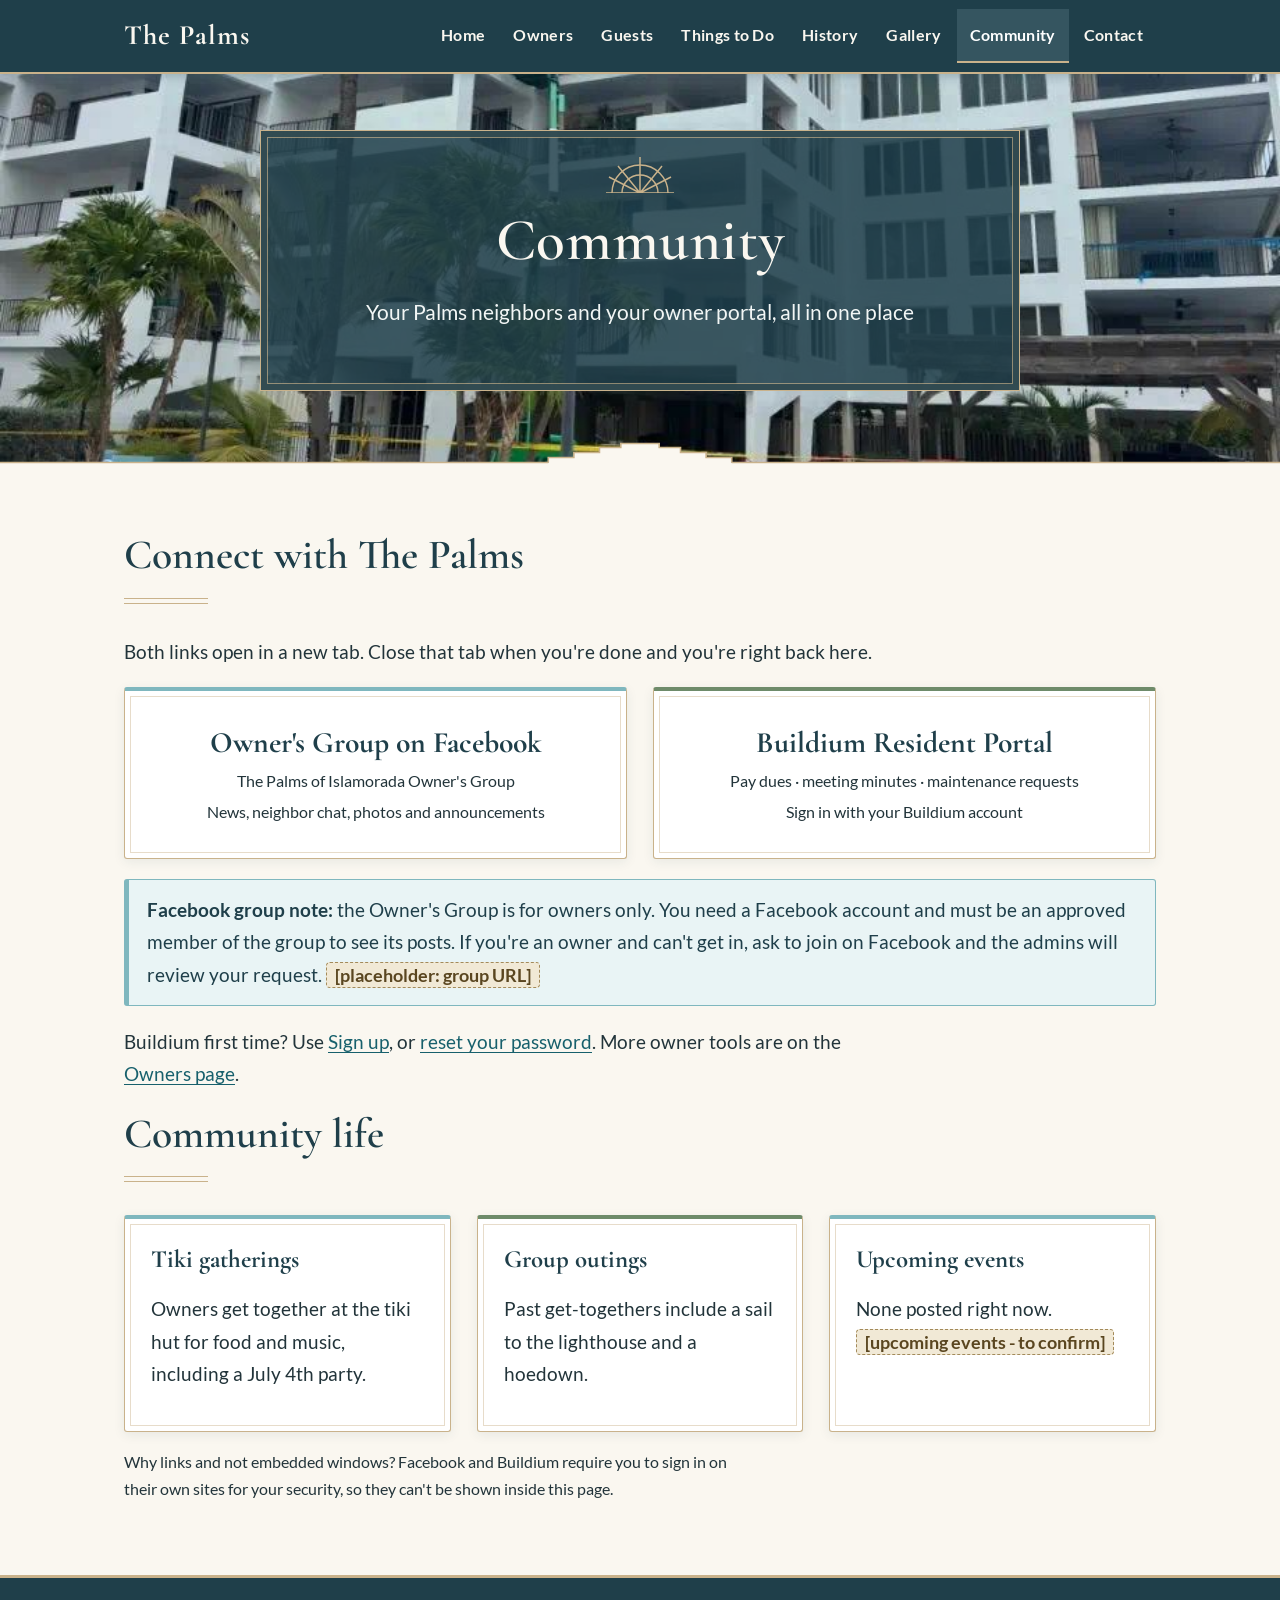
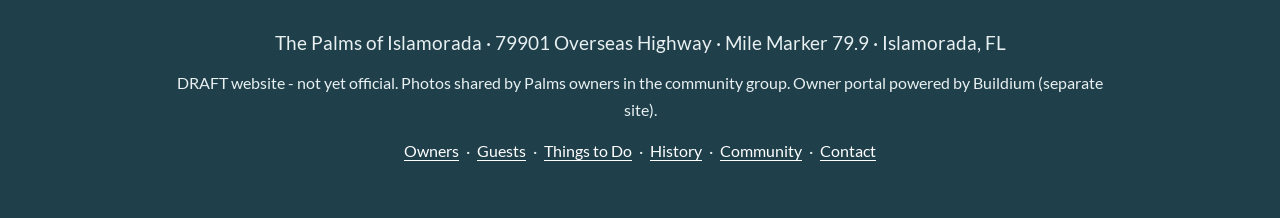
==== community.html @ cce20747 "Restyle, new photos, Things to Do and History tabs" ====
<!DOCTYPE html>
<html lang="en"><head>
<meta name="robots" content="noindex,nofollow"><meta charset="utf-8"><meta name="viewport" content="width=device-width,initial-scale=1">
<title>Community | The Palms of Islamorada</title>
<meta name="description" content="The Palms of Islamorada - oceanside condominium community at Mile Marker 79.9, Islamorada, Florida Keys. Owner community links: Facebook group and Buildium portal.">
<meta name="theme-color" content="#1F3F4A"><link rel="preload" href="fonts/cormorant-600.woff2" as="font" type="font/woff2" crossorigin><link rel="preload" href="fonts/lato-400.woff2" as="font" type="font/woff2" crossorigin><link rel="stylesheet" href="style.css"></head><body>
<a class="skip" href="#main">Skip to content</a>
<header class="site"><div class="wrap"><a class="brand" href="index.html">The Palms</a>
<button class="menu-btn" aria-label="Menu" aria-expanded="false" id="menubtn">Menu</button>
<nav id="nav"><ul><li><a href="index.html">Home</a></li><li><a href="owners.html">Owners</a></li><li><a href="guests.html">Guests</a></li><li><a href="todo.html">Things to Do</a></li><li><a href="history.html">History</a></li><li><a href="gallery.html">Gallery</a></li><li><a href="community.html" aria-current="page">Community</a></li><li><a href="contact.html">Contact</a></li></ul></nav></div></header>
<div class="hero small" style="--hero:url('images/web/building-white-exterior-palm.jpg')"><div class="hero-card"><h1>Community</h1><p>Your Palms neighbors and your owner portal, all in one place</p></div><svg class="deco-divider" viewBox="0 0 1200 40" preserveAspectRatio="none" aria-hidden="true"><path d="M0 40V27H514V22H538V17H562V12H582V8H618V12H638V17H662V22H686V27H1200V40Z" fill="#FAF7F0"/><path d="M0 26.5H514M686 26.5H1200" stroke="#C9B28B" stroke-width="1.5" fill="none"/><path d="M514 26.5V21.5H538V16.5H562V11.5H582V7.5H618V11.5H638V16.5H662V21.5H686V26.5" stroke="#C9B28B" stroke-width="1.5" fill="none"/></svg></div>
<main id="main">
<section><div class="wrap"><h2>Connect with The Palms</h2>
<p>Both links open in a new tab. Close that tab when you're done and you're right back here.</p>
<div class="grid">
<a class="bigbtn" href="https://www.facebook.com/search/groups/?q=The%20Palms%20of%20Islamorada%20Owner%27s%20Group" target="_blank" rel="noopener">Owner's Group on Facebook<small>The Palms of Islamorada Owner's Group</small><small>News, neighbor chat, photos and announcements</small></a>
<a class="bigbtn sage" href="https://mariaatthepalms.managebuilding.com/Resident/portal/" target="_blank" rel="noopener">Buildium Resident Portal<small>Pay dues · meeting minutes · maintenance requests</small><small>Sign in with your Buildium account</small></a></div>
<div class="notice"><strong>Facebook group note:</strong> the Owner's Group is for owners only. You need a Facebook account and must be an approved member of the group to see its posts. If you're an owner and can't get in, ask to join on Facebook and the admins will review your request. <span class="ph">[placeholder: group URL]</span></div>
<p>Buildium first time? Use <a href="https://mariaatthepalms.managebuilding.com/Resident/portal/login/create-account" target="_blank" rel="noopener">Sign up</a>, or <a href="https://mariaatthepalms.managebuilding.com/Resident/portal/login/forgot-password" target="_blank" rel="noopener">reset your password</a>. More owner tools are on the <a href="owners.html">Owners page</a>.</p>
<h2>Community life</h2><div class="grid"><div class="card"><h3>Tiki gatherings</h3><p>Owners get together at the tiki hut for food and music, including a July 4th party.</p></div><div class="card sage"><h3>Group outings</h3><p>Past get-togethers include a sail to the lighthouse and a hoedown.</p></div><div class="card"><h3>Upcoming events</h3><p>None posted right now. <span class="ph">[upcoming events - to confirm]</span></p></div></div>
<p class="small">Why links and not embedded windows? Facebook and Buildium require you to sign in on their own sites for your security, so they can't be shown inside this page.</p>
</div></section></main>
<footer><p>The Palms of Islamorada · 79901 Overseas Highway · Mile Marker 79.9 · Islamorada, FL</p>
<p class="small">DRAFT website - not yet official. Photos shared by Palms owners in the community group. Owner portal powered by Buildium (separate site).</p>
<p class="small"><a href="owners.html">Owners</a> · <a href="guests.html">Guests</a> · <a href="todo.html">Things to Do</a> · <a href="history.html">History</a> · <a href="community.html">Community</a> · <a href="contact.html">Contact</a></p></footer>
<script src="site.js"></script></body></html>
---- style.css ----
/* The Palms of Islamorada - refined island palette. Edit the variables below to retheme. */
@font-face{font-family:"Cormorant Garamond";font-weight:500;font-style:normal;font-display:swap;src:url(fonts/cormorant-500.woff2) format("woff2")}
@font-face{font-family:"Cormorant Garamond";font-weight:600;font-style:normal;font-display:swap;src:url(fonts/cormorant-600.woff2) format("woff2")}
@font-face{font-family:"Cormorant Garamond";font-weight:700;font-style:normal;font-display:swap;src:url(fonts/cormorant-700.woff2) format("woff2")}
@font-face{font-family:"Lato";font-weight:400;font-style:normal;font-display:swap;src:url(fonts/lato-400.woff2) format("woff2")}
@font-face{font-family:"Lato";font-weight:700;font-style:normal;font-display:swap;src:url(fonts/lato-700.woff2) format("woff2")}
@font-face{font-family:"Lato";font-weight:900;font-style:normal;font-display:swap;src:url(fonts/lato-900.woff2) format("woff2")}

:root{
  --cream:#FAF7F0;--cream-2:#F3EEE1;--white:#fff;
  --haint:#B8DDE0;--haint-d:#7FB7BE;--haint-tint:#E9F4F5;
  --ink:#1F3F4A;--text:#22343A;
  --link:#17606C;
  --sage:#6E8B6A;--sage-d:#4B6748;
  --tan:#C9B28B;--tan-d:#7A6034;
  --header-h:72px;
  /* HERO IMAGE: change this one line to swap the home-page hero (e.g. a new building rendering) */
  --hero-image:url('images/web/aerial-oceanfront-wide.jpg');
  --hero-pos:center 66%;
  --serif:"Cormorant Garamond","Palatino Linotype",Palatino,Georgia,serif;
  --sans:"Lato","Segoe UI",Helvetica,Arial,sans-serif;
}
*{box-sizing:border-box}
html{scroll-behavior:smooth;scroll-padding-top:calc(var(--header-h) + 16px)}
[id]{scroll-margin-top:calc(var(--header-h) + 16px)}
@media(prefers-reduced-motion:reduce){html{scroll-behavior:auto}*{transition:none!important}}
body{margin:0;font-family:var(--sans);color:var(--text);background:var(--cream);line-height:1.7;font-size:1.1875rem}
h1,h2,h3{font-family:var(--serif);font-weight:600;line-height:1.2;margin:0 0 .5em;color:var(--ink)}
h1{font-size:clamp(2.4rem,6vw,3.7rem);letter-spacing:.01em}
h2{font-size:clamp(1.95rem,4.5vw,2.6rem)}
h2:after{content:"";display:block;width:84px;height:1px;background:var(--tan);box-shadow:0 5px 0 var(--tan);margin:.4em 0 .9em}
h3{font-size:1.55rem;font-weight:700}
a{color:var(--link);text-underline-offset:3px}
a:hover{color:var(--ink)}
:focus-visible{outline:3px solid var(--link);outline-offset:3px}
header.site :focus-visible,footer :focus-visible,.hero-card :focus-visible{outline-color:var(--cream)}
img{max-width:100%;display:block}
.wrap{max-width:1080px;margin:0 auto;padding:0 24px}
main p,main li{max-width:70ch}
main .grid p,main .grid li,main .two p{max-width:none}
strong{color:var(--ink)}

/* header + nav */
header.site{position:sticky;top:0;z-index:50;background:var(--ink);color:var(--cream);border-bottom:2px solid var(--tan);box-shadow:0 2px 10px rgba(31,63,74,.25)}
header.site .wrap{display:flex;align-items:center;justify-content:space-between;min-height:var(--header-h)}
.brand{font-family:var(--serif);font-size:1.75rem;font-weight:700;letter-spacing:.04em;color:var(--cream);text-decoration:none;padding:8px 0}
.brand:hover{color:var(--haint)}
nav ul{display:flex;gap:2px;list-style:none;margin:0;padding:0}
nav a{display:block;color:var(--cream);text-decoration:none;padding:12px 13px;min-height:48px;font-weight:700;font-size:1.02rem;letter-spacing:.02em;border-bottom:2px solid transparent}
nav a:hover{color:var(--haint);border-bottom-color:var(--tan)}
nav a[aria-current="page"]{border-bottom-color:var(--tan);color:#fff;background:rgba(184,221,224,.14)}
.menu-btn{display:none;background:transparent;border:1px solid var(--tan);color:var(--cream);border-radius:4px;font:700 1.05rem var(--sans);letter-spacing:.06em;padding:10px 18px;min-height:48px;cursor:pointer}
.menu-btn:hover{background:rgba(184,221,224,.15)}
@media(max-width:1060px){
  .menu-btn{display:block}
  nav{display:none;position:absolute;left:0;right:0;top:var(--header-h);background:var(--ink);padding:8px 24px 18px;border-bottom:2px solid var(--tan)}
  nav.open{display:block}nav ul{flex-direction:column;gap:0}
  nav a{padding:14px 4px;font-size:1.15rem;border-bottom:1px solid rgba(201,178,139,.35)}
  nav a[aria-current="page"]{background:none;border-bottom-color:var(--tan);color:var(--haint)}
}

/* hero */
.hero{position:relative;text-align:center;color:var(--cream);background:var(--ink) var(--hero) var(--hero-pos,center)/cover no-repeat;padding:72px 20px 96px}
.hero.home{--hero:var(--hero-image);padding:110px 20px 130px;min-height:600px;display:flex;align-items:center;justify-content:center}
.hero.small{padding:56px 20px 84px}
.hero-card{position:relative;max-width:760px;margin:0 auto;padding:44px 40px 36px;background:rgba(31,63,74,.84);border:1px solid var(--tan);box-shadow:inset 0 0 0 6px rgba(31,63,74,.84),inset 0 0 0 7px rgba(201,178,139,.65)}
.hero-card:before{content:"";display:block;width:76px;height:38px;margin:-20px auto 12px;background:url("data:image/svg+xml,%3Csvg xmlns='http://www.w3.org/2000/svg' viewBox='0 0 76 38'%3E%3Cg stroke='%23C9B28B' stroke-width='1.5' fill='none'%3E%3Cpath d='M38 38L4 38M38 38L7 22M38 38L16 11M38 38L38 2M38 38L60 11M38 38L69 22M38 38L72 38'/%3E%3Cpath d='M20 38A18 18 0 0 1 56 38M10 38A28 28 0 0 1 66 38'/%3E%3C/g%3E%3C/svg%3E") center/contain no-repeat}
.hero h1{color:var(--cream);margin-bottom:.3em}
.hero p{font-size:1.3rem;max-width:36em;margin:0 auto 1.2em;color:#F2F6F5}
.deco-divider{position:absolute;bottom:-1px;left:0;width:100%;height:40px;display:block}
@media(max-width:700px){
  .hero{padding:48px 14px 72px}
  .hero.home{--hero-pos:56% 60%;min-height:520px;padding:64px 14px 90px}
  .hero-card{padding:36px 20px 28px}
}

/* buttons */
.btn{display:inline-block;background:var(--ink);color:var(--cream);text-decoration:none;font-weight:700;font-size:1.1rem;letter-spacing:.03em;padding:14px 30px;min-height:52px;border:1px solid var(--tan);border-radius:3px;box-shadow:inset 0 0 0 3px var(--ink),inset 0 0 0 4px rgba(201,178,139,.6);margin:6px;transition:background .15s}
.btn:hover{background:#2B5663;color:#fff}
.btn.alt{background:var(--haint);color:var(--ink);box-shadow:inset 0 0 0 3px var(--haint),inset 0 0 0 4px rgba(122,96,52,.45)}
.btn.alt:hover{background:var(--haint-d);color:var(--ink)}
.hero .btn{background:var(--cream);color:var(--ink);box-shadow:none}
.hero .btn:hover{background:var(--haint);color:var(--ink)}
.hero .btn.alt{background:transparent;color:var(--cream);box-shadow:none}
.hero .btn.alt:hover{background:rgba(184,221,224,.2);color:#fff}

/* sections */
section{padding:56px 0}
section.alt{background:var(--cream-2)}
.grid{display:grid;gap:26px;grid-template-columns:repeat(auto-fit,minmax(260px,1fr))}
.card{background:var(--white);border:1px solid var(--tan);border-top:4px solid var(--haint-d);border-radius:3px;padding:26px 26px 22px;box-shadow:inset 0 0 0 5px var(--white),inset 0 0 0 6px rgba(201,178,139,.45),0 3px 12px rgba(31,63,74,.08)}
.card.sage{border-top-color:var(--sage)}
.card h3,.spot h3{margin-bottom:.35em}
section.alt .card,section.alt .spot{background:var(--white)}
.bigbtn{display:flex;flex-direction:column;align-items:center;justify-content:center;text-align:center;text-decoration:none;color:var(--ink);background:var(--white);border:1px solid var(--tan);border-top:4px solid var(--haint-d);border-radius:3px;padding:34px 22px;min-height:150px;font-family:var(--serif);font-weight:700;font-size:1.85rem;line-height:1.2;box-shadow:inset 0 0 0 5px var(--white),inset 0 0 0 6px rgba(201,178,139,.45),0 3px 12px rgba(31,63,74,.08);transition:background .15s}
.bigbtn:hover{background:var(--haint-tint);color:var(--ink)}
.bigbtn.sage{border-top-color:var(--sage)}
.bigbtn small{font-family:var(--sans);font-weight:400;font-size:1.02rem;line-height:1.45;color:var(--text);margin-top:8px}

/* placeholders and notices - visible but calm */
.ph{background:#F1E9D6;border:1px dashed #A38A5A;border-radius:4px;padding:1px 8px;font-weight:700;font-size:.95em;color:#5A4620}
.notice{background:var(--haint-tint);border:1px solid var(--haint-d);border-left:5px solid var(--haint-d);padding:14px 18px;border-radius:3px;margin:20px 0;color:var(--ink)}

/* photos */
.photo{border-radius:3px;border:1px solid var(--tan);box-shadow:0 0 0 6px var(--white),0 0 0 7px rgba(201,178,139,.6),0 8px 22px rgba(31,63,74,.18);width:100%;height:100%;object-fit:cover}
.two{display:grid;gap:40px;grid-template-columns:1fr 1fr;align-items:center}@media(max-width:760px){.two{grid-template-columns:1fr}}
ul.checks{list-style:none;padding:0}
ul.checks li{position:relative;padding-left:28px;margin-bottom:.4em}
ul.checks li:before{content:"";position:absolute;left:4px;top:.7em;width:9px;height:9px;background:var(--tan);transform:rotate(45deg)}
.strip{display:grid;gap:20px;grid-template-columns:repeat(3,1fr);margin:8px 0 26px}.strip .photo{height:300px}@media(max-width:760px){.strip{grid-template-columns:1fr}}
.gallery{display:grid;gap:18px;grid-template-columns:repeat(auto-fill,minmax(280px,1fr));grid-auto-rows:220px;grid-auto-flow:dense}
.gallery button{position:relative;border:1px solid var(--tan);padding:0;background:var(--haint-tint);cursor:pointer;border-radius:3px;overflow:hidden;box-shadow:0 3px 12px rgba(31,63,74,.15);display:block;width:100%;height:100%}
.gallery button.tall{grid-row:span 2}
.gallery img{width:100%;height:100%;object-fit:cover;object-position:var(--pos,center);transition:transform .3s}.gallery button:hover img{transform:scale(1.04)}
.gallery .cap{position:absolute;left:0;right:0;bottom:0;padding:26px 14px 10px;text-align:left;font:700 1rem/1.3 var(--sans);color:#fff;background:linear-gradient(rgba(31,63,74,0),rgba(31,63,74,.9) 60%)}
.gallery button:focus-visible{outline-offset:2px}
@media(max-width:700px){.gallery{grid-template-columns:1fr;grid-auto-rows:240px}}
.figure{margin:34px 0 0;max-width:760px}
.figure figcaption{margin-top:14px;font-size:1rem;color:var(--ink);border-left:3px solid var(--tan);padding-left:14px;max-width:62ch}
#lightbox{position:fixed;inset:0;background:rgba(18,36,43,.93);display:none;align-items:center;justify-content:center;z-index:100;padding:20px;flex-direction:column;cursor:pointer}
#lightbox.on{display:flex}#lightbox img{max-height:80vh;border-radius:3px;border:1px solid var(--tan)}#lightbox p{color:var(--cream);margin:12px;font-size:1.2rem}

/* footer */
footer{background:var(--ink);color:#E8F0F1;text-align:center;padding:40px 24px;border-top:3px solid var(--tan);position:relative}
footer p{margin:.5em auto;max-width:60em}
footer a{color:#fff;display:inline-block;padding:6px 4px}
footer a:hover{color:var(--haint)}
footer .small{font-size:1rem}
.small:not(.hero){font-size:1rem}
.skip{position:absolute;left:-999px}.skip:focus{left:10px;top:10px;background:#fff;color:var(--ink);padding:12px 16px;z-index:99}

/* Things to Do / History */
.chips{display:flex;flex-wrap:wrap;gap:12px;margin:22px 0 8px}
.chip{font:700 1.02rem var(--sans);border:1px solid var(--link);background:var(--white);color:var(--link);border-radius:3px;padding:10px 18px;min-height:48px;cursor:pointer}
.chip:hover{background:var(--haint-tint)}
.chip.on{background:var(--ink);border-color:var(--ink);color:var(--cream)}
.spot{background:var(--white);border:1px solid var(--tan);border-top:4px solid var(--haint-d);border-radius:3px;padding:22px 24px;box-shadow:inset 0 0 0 5px var(--white),inset 0 0 0 6px rgba(201,178,139,.45),0 3px 12px rgba(31,63,74,.08);display:flex;flex-direction:column;position:relative}
.spot h3{font-size:1.45rem}
.spot .loc{font-weight:700;color:var(--tan-d);margin:.1em 0 .5em;font-size:1rem;letter-spacing:.01em}
.spot p{margin:.2em 0}
.spot .weblink{margin-top:auto;padding-top:12px;font-weight:700;display:inline-block;min-height:44px}
.spot[data-fav="1"]{border-top-color:var(--sage)}
.spot[data-fav="1"]:before{content:"Local favorite";display:block;font-size:.8rem;text-transform:uppercase;letter-spacing:.14em;font-weight:900;color:var(--sage-d);margin-bottom:6px}
.grid.spots{grid-template-columns:repeat(auto-fill,minmax(300px,1fr))}
[hidden]{display:none!important}
.timeline{list-style:none;padding:0;margin:0;border-left:2px solid var(--tan)}
.timeline li{position:relative;padding:0 0 22px 28px}
.timeline li:before{content:"";position:absolute;left:-8px;top:.55em;width:14px;height:14px;transform:rotate(45deg);background:var(--haint);border:2px solid var(--tan-d)}
.timeline strong{color:var(--ink)}
.sources li{margin-bottom:8px;word-break:break-word}
sup.ref{font-size:.7em;line-height:0;margin-left:2px}sup.ref a{text-decoration:none;font-weight:700;padding:0 1px}
p.jump{font-weight:700}
p.jump a{display:inline-block;padding:6px 2px}
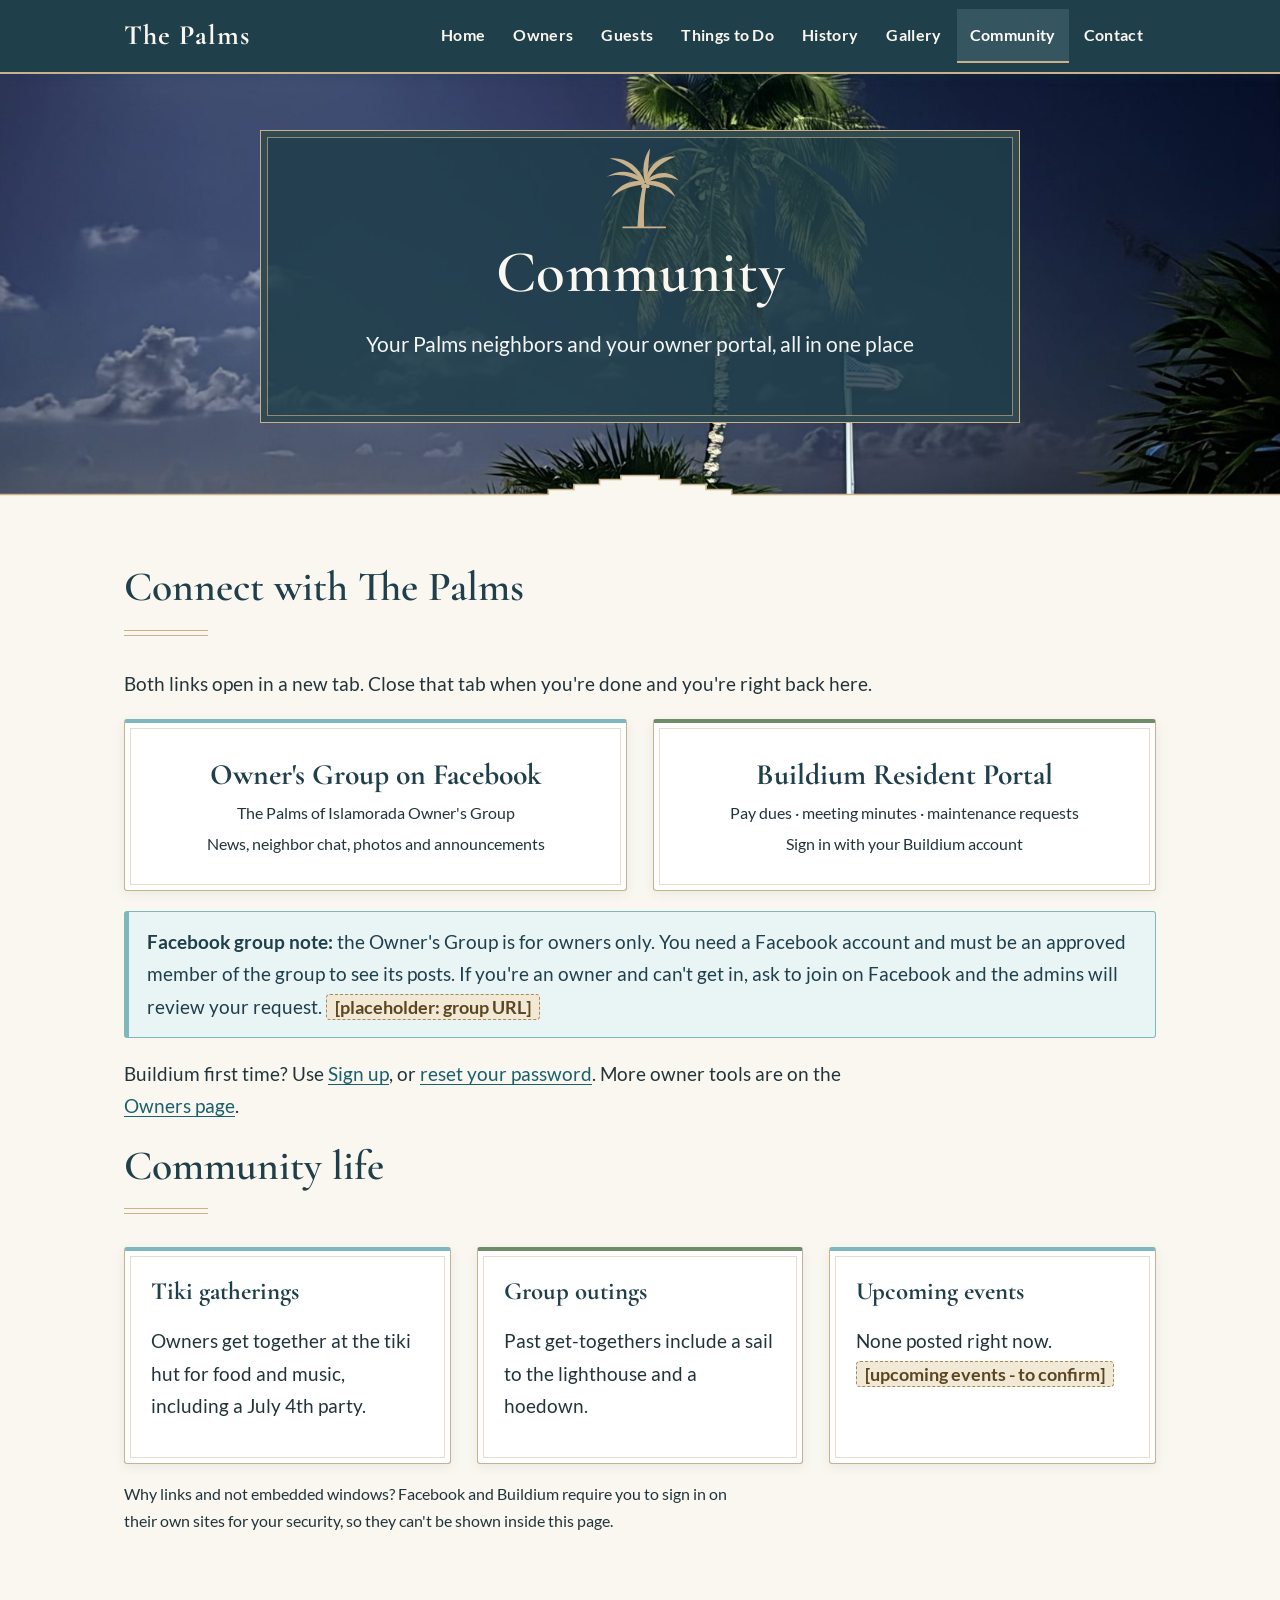
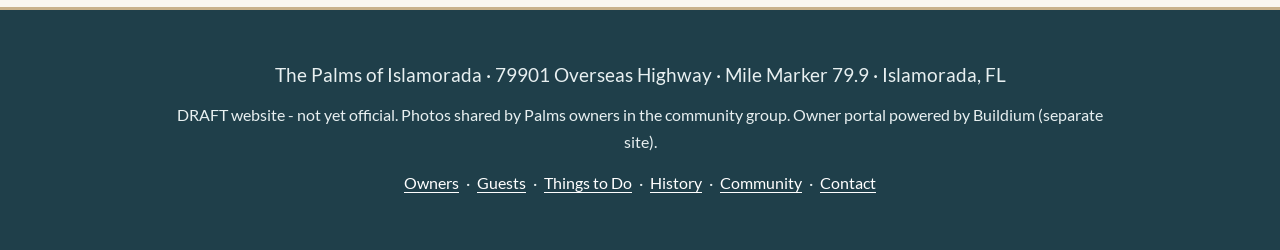
==== commit 3298e814: "Show only all-white building photos; remove two-tone photos, refresh page heroes" ====
--- a/community.html
+++ b/community.html
@@ -1,6 +1,5 @@
 <!DOCTYPE html>
-<html lang="en"><head>
-<meta name="robots" content="noindex,nofollow"><meta charset="utf-8"><meta name="viewport" content="width=device-width,initial-scale=1">
+<html lang="en"><head><meta name="robots" content="noindex,nofollow"><meta charset="utf-8"><meta name="viewport" content="width=device-width,initial-scale=1">
 <title>Community | The Palms of Islamorada</title>
 <meta name="description" content="The Palms of Islamorada - oceanside condominium community at Mile Marker 79.9, Islamorada, Florida Keys. Owner community links: Facebook group and Buildium portal.">
 <meta name="theme-color" content="#1F3F4A"><link rel="preload" href="fonts/cormorant-600.woff2" as="font" type="font/woff2" crossorigin><link rel="preload" href="fonts/lato-400.woff2" as="font" type="font/woff2" crossorigin><link rel="stylesheet" href="style.css"></head><body>
@@ -8,7 +7,7 @@
 <header class="site"><div class="wrap"><a class="brand" href="index.html">The Palms</a>
 <button class="menu-btn" aria-label="Menu" aria-expanded="false" id="menubtn">Menu</button>
 <nav id="nav"><ul><li><a href="index.html">Home</a></li><li><a href="owners.html">Owners</a></li><li><a href="guests.html">Guests</a></li><li><a href="todo.html">Things to Do</a></li><li><a href="history.html">History</a></li><li><a href="gallery.html">Gallery</a></li><li><a href="community.html" aria-current="page">Community</a></li><li><a href="contact.html">Contact</a></li></ul></nav></div></header>
-<div class="hero small" style="--hero:url('images/web/building-white-exterior-palm.jpg')"><div class="hero-card"><h1>Community</h1><p>Your Palms neighbors and your owner portal, all in one place</p></div><svg class="deco-divider" viewBox="0 0 1200 40" preserveAspectRatio="none" aria-hidden="true"><path d="M0 40V27H514V22H538V17H562V12H582V8H618V12H638V17H662V22H686V27H1200V40Z" fill="#FAF7F0"/><path d="M0 26.5H514M686 26.5H1200" stroke="#C9B28B" stroke-width="1.5" fill="none"/><path d="M514 26.5V21.5H538V16.5H562V11.5H582V7.5H618V11.5H638V16.5H662V21.5H686V26.5" stroke="#C9B28B" stroke-width="1.5" fill="none"/></svg></div>
+<div class="hero small" style="--hero:url('images/web/moonlit-courtyard.jpg');--hero-pos:center 35%"><div class="hero-card"><h1>Community</h1><p>Your Palms neighbors and your owner portal, all in one place</p></div><svg class="deco-divider" viewBox="0 0 1200 40" preserveAspectRatio="none" aria-hidden="true"><path d="M0 40V27H514V22H538V17H562V12H582V8H618V12H638V17H662V22H686V27H1200V40Z" fill="#FAF7F0"/><path d="M0 26.5H514M686 26.5H1200" stroke="#C9B28B" stroke-width="1.5" fill="none"/><path d="M514 26.5V21.5H538V16.5H562V11.5H582V7.5H618V11.5H638V16.5H662V21.5H686V26.5" stroke="#C9B28B" stroke-width="1.5" fill="none"/></svg></div>
 <main id="main">
 <section><div class="wrap"><h2>Connect with The Palms</h2>
 <p>Both links open in a new tab. Close that tab when you're done and you're right back here.</p>
--- a/style.css
+++ b/style.css
@@ -15,8 +15,8 @@
   --tan:#C9B28B;--tan-d:#7A6034;
   --header-h:72px;
   /* HERO IMAGE: change this one line to swap the home-page hero (e.g. a new building rendering) */
-  --hero-image:url('images/web/aerial-oceanfront-wide.jpg');
-  --hero-pos:center 66%;
+  --hero-image:url('images/web/palms-rendering-hero.jpg');
+  --hero-pos:center 40%;
   --serif:"Cormorant Garamond","Palatino Linotype",Palatino,Georgia,serif;
   --sans:"Lato","Segoe UI",Helvetica,Arial,sans-serif;
 }
@@ -64,13 +64,13 @@
 .hero.home{--hero:var(--hero-image);padding:110px 20px 130px;min-height:600px;display:flex;align-items:center;justify-content:center}
 .hero.small{padding:56px 20px 84px}
 .hero-card{position:relative;max-width:760px;margin:0 auto;padding:44px 40px 36px;background:rgba(31,63,74,.84);border:1px solid var(--tan);box-shadow:inset 0 0 0 6px rgba(31,63,74,.84),inset 0 0 0 7px rgba(201,178,139,.65)}
-.hero-card:before{content:"";display:block;width:76px;height:38px;margin:-20px auto 12px;background:url("data:image/svg+xml,%3Csvg xmlns='http://www.w3.org/2000/svg' viewBox='0 0 76 38'%3E%3Cg stroke='%23C9B28B' stroke-width='1.5' fill='none'%3E%3Cpath d='M38 38L4 38M38 38L7 22M38 38L16 11M38 38L38 2M38 38L60 11M38 38L69 22M38 38L72 38'/%3E%3Cpath d='M20 38A18 18 0 0 1 56 38M10 38A28 28 0 0 1 66 38'/%3E%3C/g%3E%3C/svg%3E") center/contain no-repeat}
+.hero-card:before{content:"";display:block;width:84px;height:84px;margin:-30px auto 8px;background:url("data:image/svg+xml,%3Csvg xmlns=%22http://www.w3.org/2000/svg%22 viewBox=%220 0 100 100%22%3E%3Cg fill=%22%23C9B28B%22 stroke=%22none%22%3E%0A%3Cpath d=%22M47 98C48 78 50 62 54 46L58 46C55 62 54 80 55 98Z%22/%3E%0A%3Cpath d=%22M56 44C44 30 26 28 10 38C24 33 40 36 54 46Z%22/%3E%0A%3Cpath d=%22M56 44C48 24 32 14 14 16C30 20 44 30 54 46Z%22/%3E%0A%3Cpath d=%22M56 44C60 24 74 12 92 14C76 20 64 30 58 46Z%22/%3E%0A%3Cpath d=%22M56 44C68 30 86 30 96 42C82 36 68 38 58 46Z%22/%3E%0A%3Cpath d=%22M56 44C40 40 24 48 16 62C28 52 42 48 55 47Z%22/%3E%0A%3Cpath d=%22M57 44C72 40 86 48 92 62C82 52 70 48 58 47Z%22/%3E%0A%3Cpath d=%22M56 44C52 30 54 16 62 4C60 18 60 32 58 44Z%22/%3E%0A%3Ccircle cx=%2254%22 cy=%2249%22 r=%222.6%22/%3E%3Ccircle cx=%2259%22 cy=%2249%22 r=%222.4%22/%3E%0A%3C/g%3E%3Cpath d=%22M30 98H80%22 stroke=%22%23C9B28B%22 stroke-width=%222%22 stroke-linecap=%22round%22/%3E%3C/svg%3E") center/contain no-repeat}
 .hero h1{color:var(--cream);margin-bottom:.3em}
 .hero p{font-size:1.3rem;max-width:36em;margin:0 auto 1.2em;color:#F2F6F5}
 .deco-divider{position:absolute;bottom:-1px;left:0;width:100%;height:40px;display:block}
 @media(max-width:700px){
   .hero{padding:48px 14px 72px}
-  .hero.home{--hero-pos:56% 60%;min-height:520px;padding:64px 14px 90px}
+  .hero.home{--hero-pos:50% 50%;min-height:520px;padding:64px 14px 90px}
   .hero-card{padding:36px 20px 28px}
 }
 
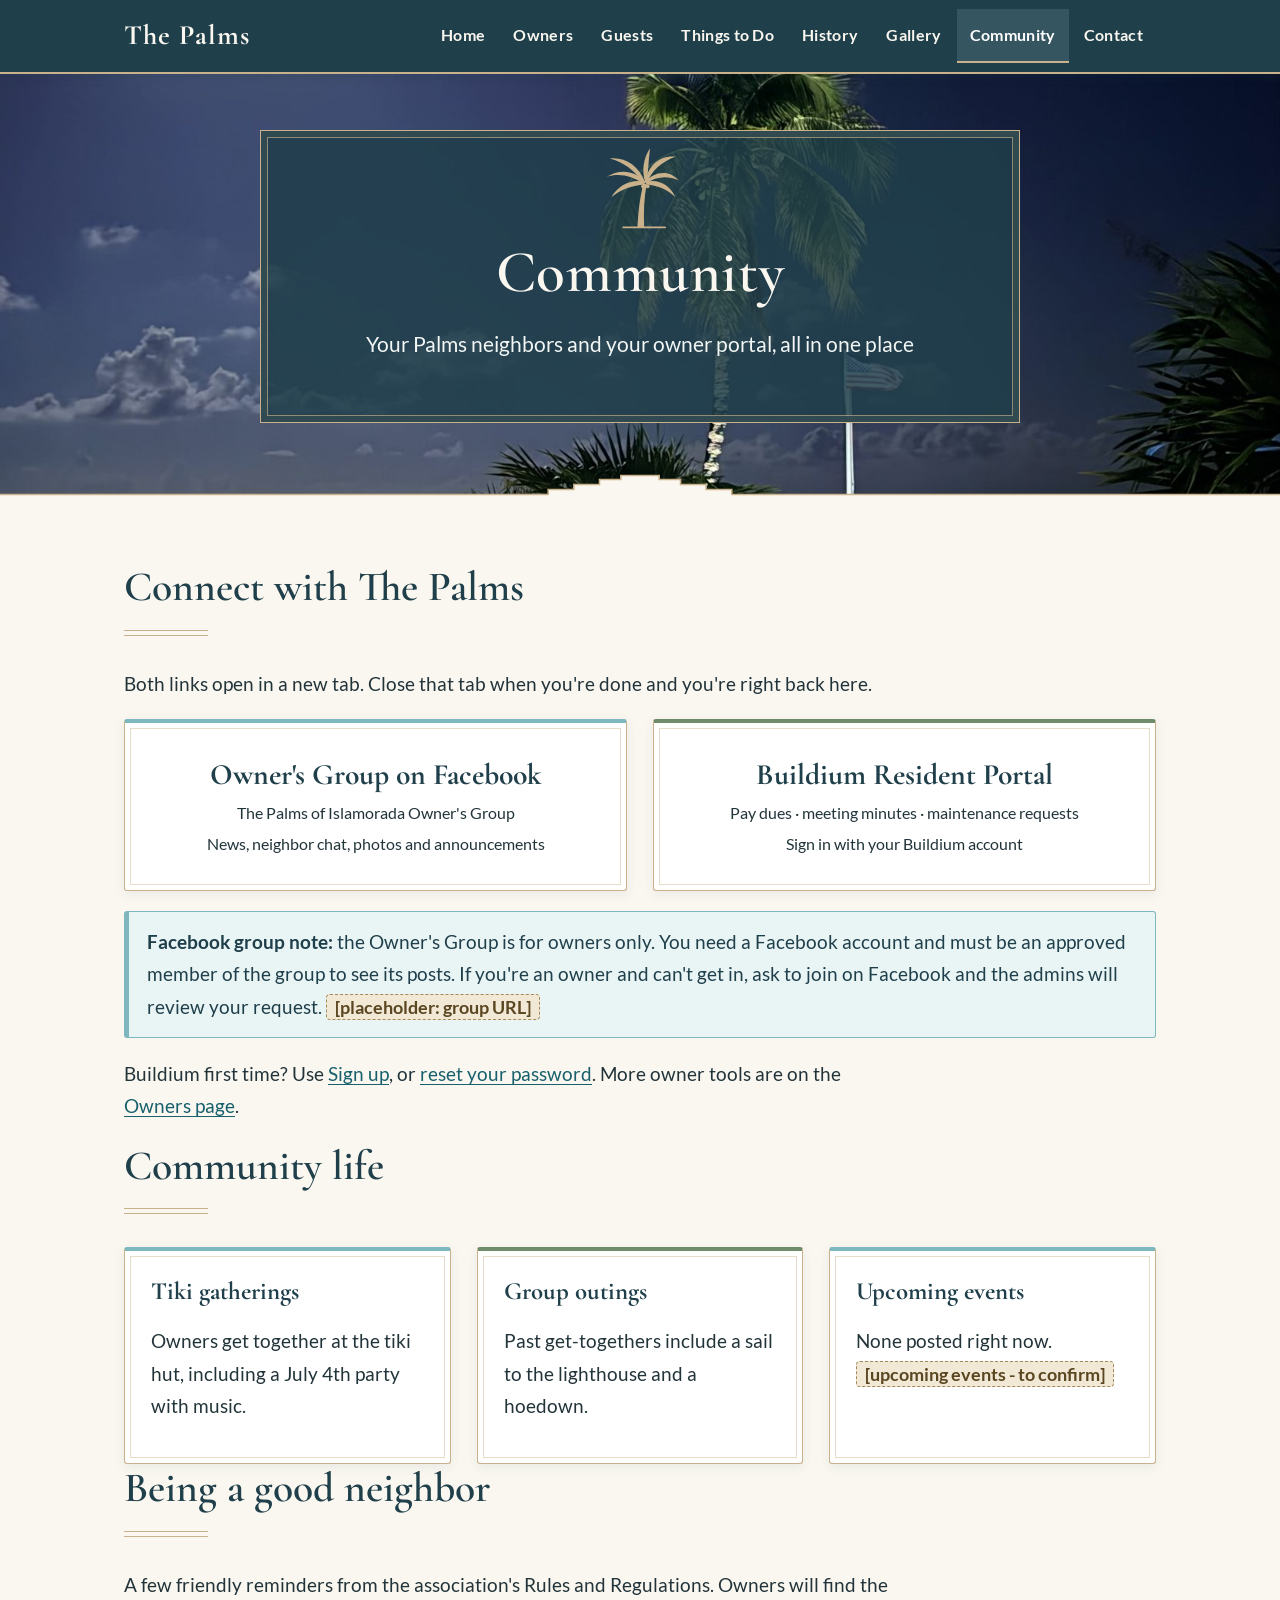
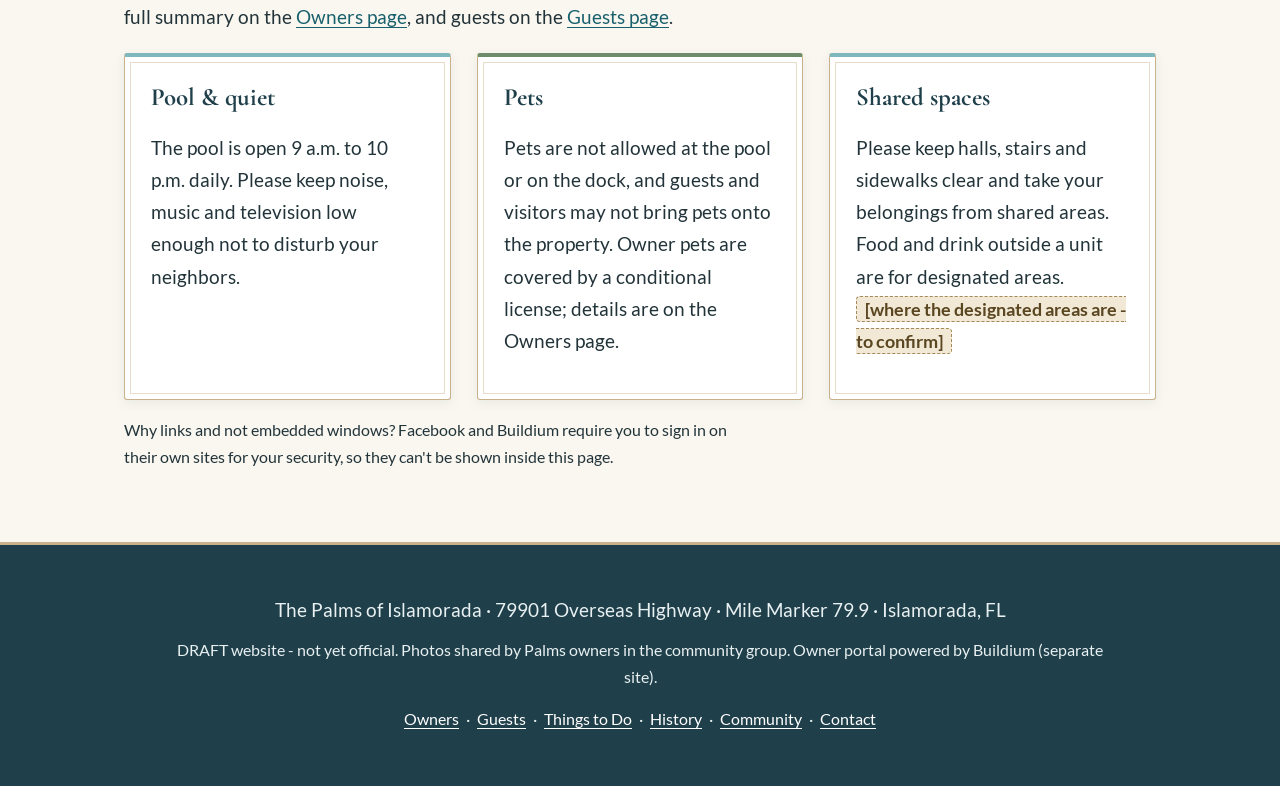
==== commit 22e99dd2: "Add house rules for guests, owner rules at a glance, office hours from Schedule A" ====
--- a/community.html
+++ b/community.html
@@ -16,7 +16,11 @@
 <a class="bigbtn sage" href="https://mariaatthepalms.managebuilding.com/Resident/portal/" target="_blank" rel="noopener">Buildium Resident Portal<small>Pay dues · meeting minutes · maintenance requests</small><small>Sign in with your Buildium account</small></a></div>
 <div class="notice"><strong>Facebook group note:</strong> the Owner's Group is for owners only. You need a Facebook account and must be an approved member of the group to see its posts. If you're an owner and can't get in, ask to join on Facebook and the admins will review your request. <span class="ph">[placeholder: group URL]</span></div>
 <p>Buildium first time? Use <a href="https://mariaatthepalms.managebuilding.com/Resident/portal/login/create-account" target="_blank" rel="noopener">Sign up</a>, or <a href="https://mariaatthepalms.managebuilding.com/Resident/portal/login/forgot-password" target="_blank" rel="noopener">reset your password</a>. More owner tools are on the <a href="owners.html">Owners page</a>.</p>
-<h2>Community life</h2><div class="grid"><div class="card"><h3>Tiki gatherings</h3><p>Owners get together at the tiki hut for food and music, including a July 4th party.</p></div><div class="card sage"><h3>Group outings</h3><p>Past get-togethers include a sail to the lighthouse and a hoedown.</p></div><div class="card"><h3>Upcoming events</h3><p>None posted right now. <span class="ph">[upcoming events - to confirm]</span></p></div></div>
+<h2>Community life</h2><div class="grid"><div class="card"><h3>Tiki gatherings</h3><p>Owners get together at the tiki hut, including a July 4th party with music.</p></div><div class="card sage"><h3>Group outings</h3><p>Past get-togethers include a sail to the lighthouse and a hoedown.</p></div><div class="card"><h3>Upcoming events</h3><p>None posted right now. <span class="ph">[upcoming events - to confirm]</span></p></div></div>
+<h2>Being a good neighbor</h2><p>A few friendly reminders from the association's Rules and Regulations. Owners will find the full summary on the <a href="owners.html#owner-rules">Owners page</a>, and guests on the <a href="guests.html#house-rules">Guests page</a>.</p>
+<div class="grid"><div class="card"><h3>Pool &amp; quiet</h3><p>The pool is open 9 a.m. to 10 p.m. daily. Please keep noise, music and television low enough not to disturb your neighbors.</p></div>
+<div class="card sage"><h3>Pets</h3><p>Pets are not allowed at the pool or on the dock, and guests and visitors may not bring pets onto the property. Owner pets are covered by a conditional license; details are on the Owners page.</p></div>
+<div class="card"><h3>Shared spaces</h3><p>Please keep halls, stairs and sidewalks clear and take your belongings from shared areas. Food and drink outside a unit are for designated areas. <span class="ph">[where the designated areas are - to confirm]</span></p></div></div>
 <p class="small">Why links and not embedded windows? Facebook and Buildium require you to sign in on their own sites for your security, so they can't be shown inside this page.</p>
 </div></section></main>
 <footer><p>The Palms of Islamorada · 79901 Overseas Highway · Mile Marker 79.9 · Islamorada, FL</p>
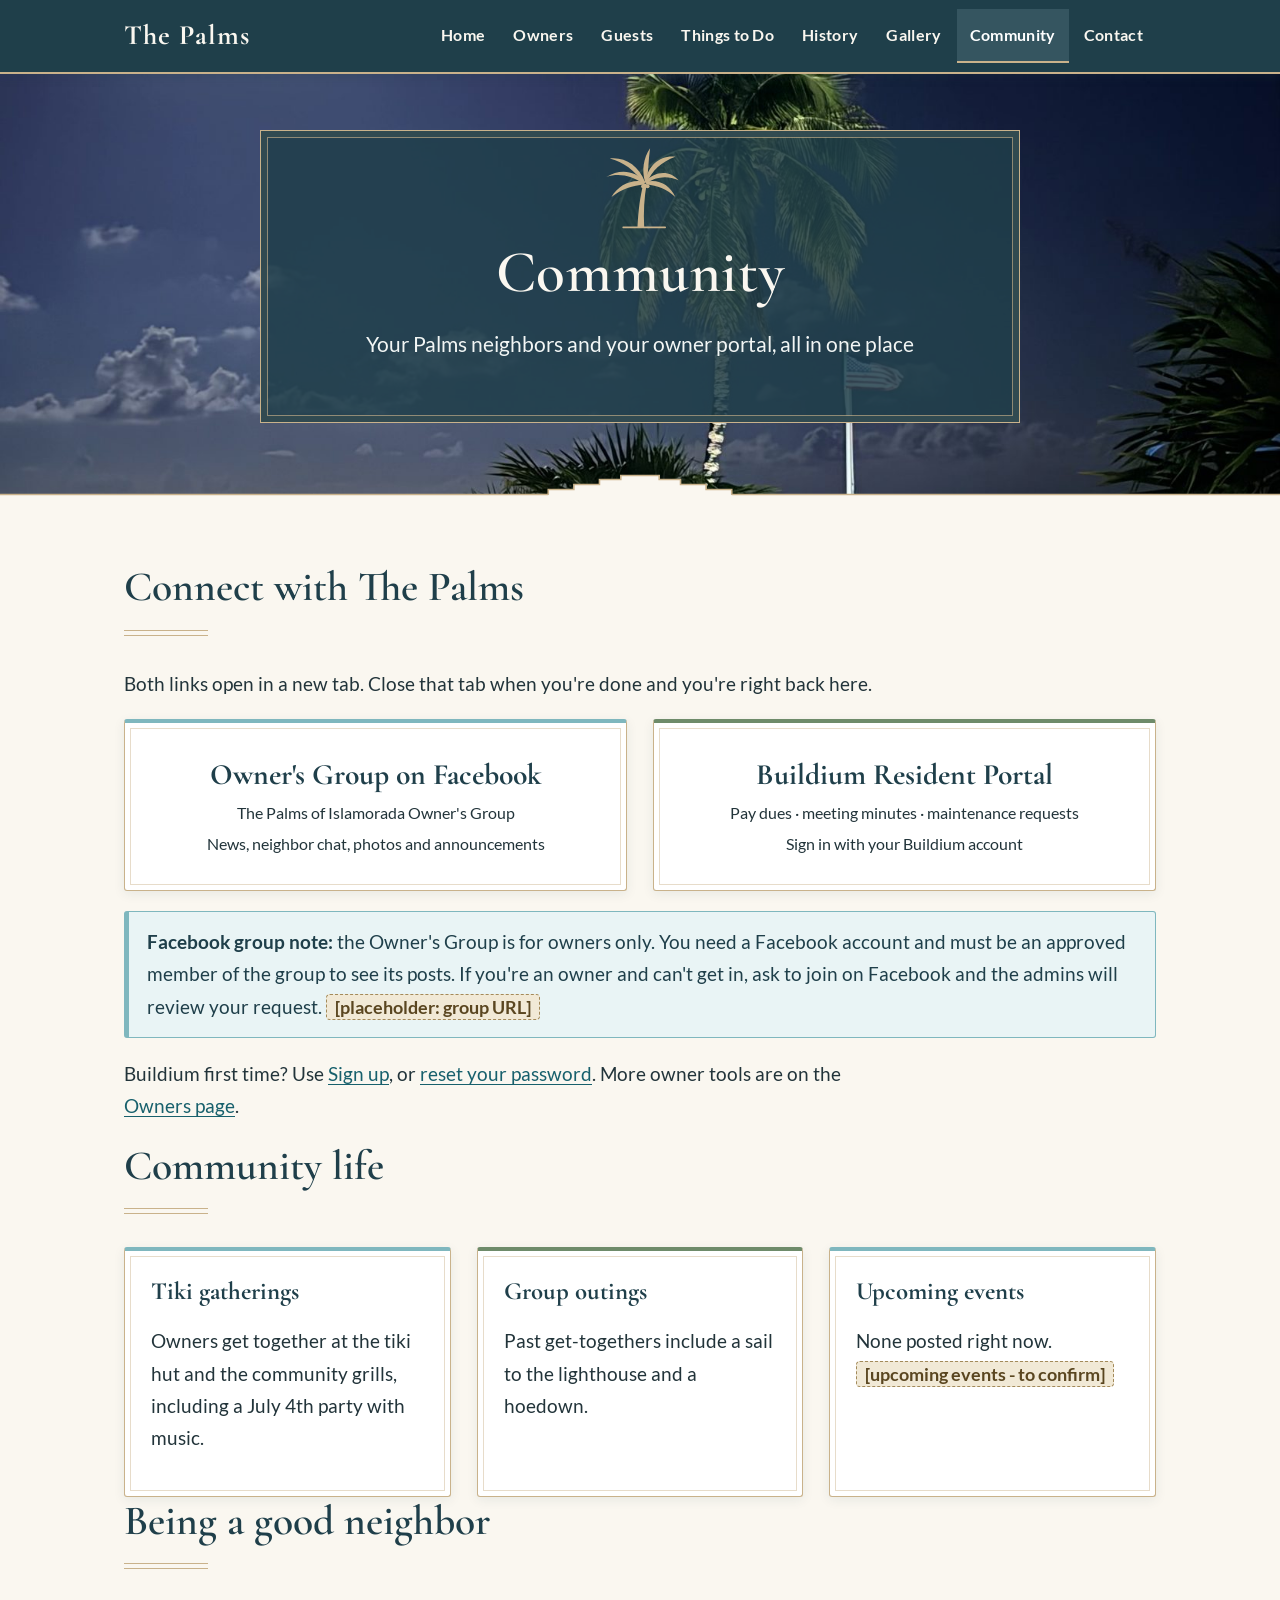
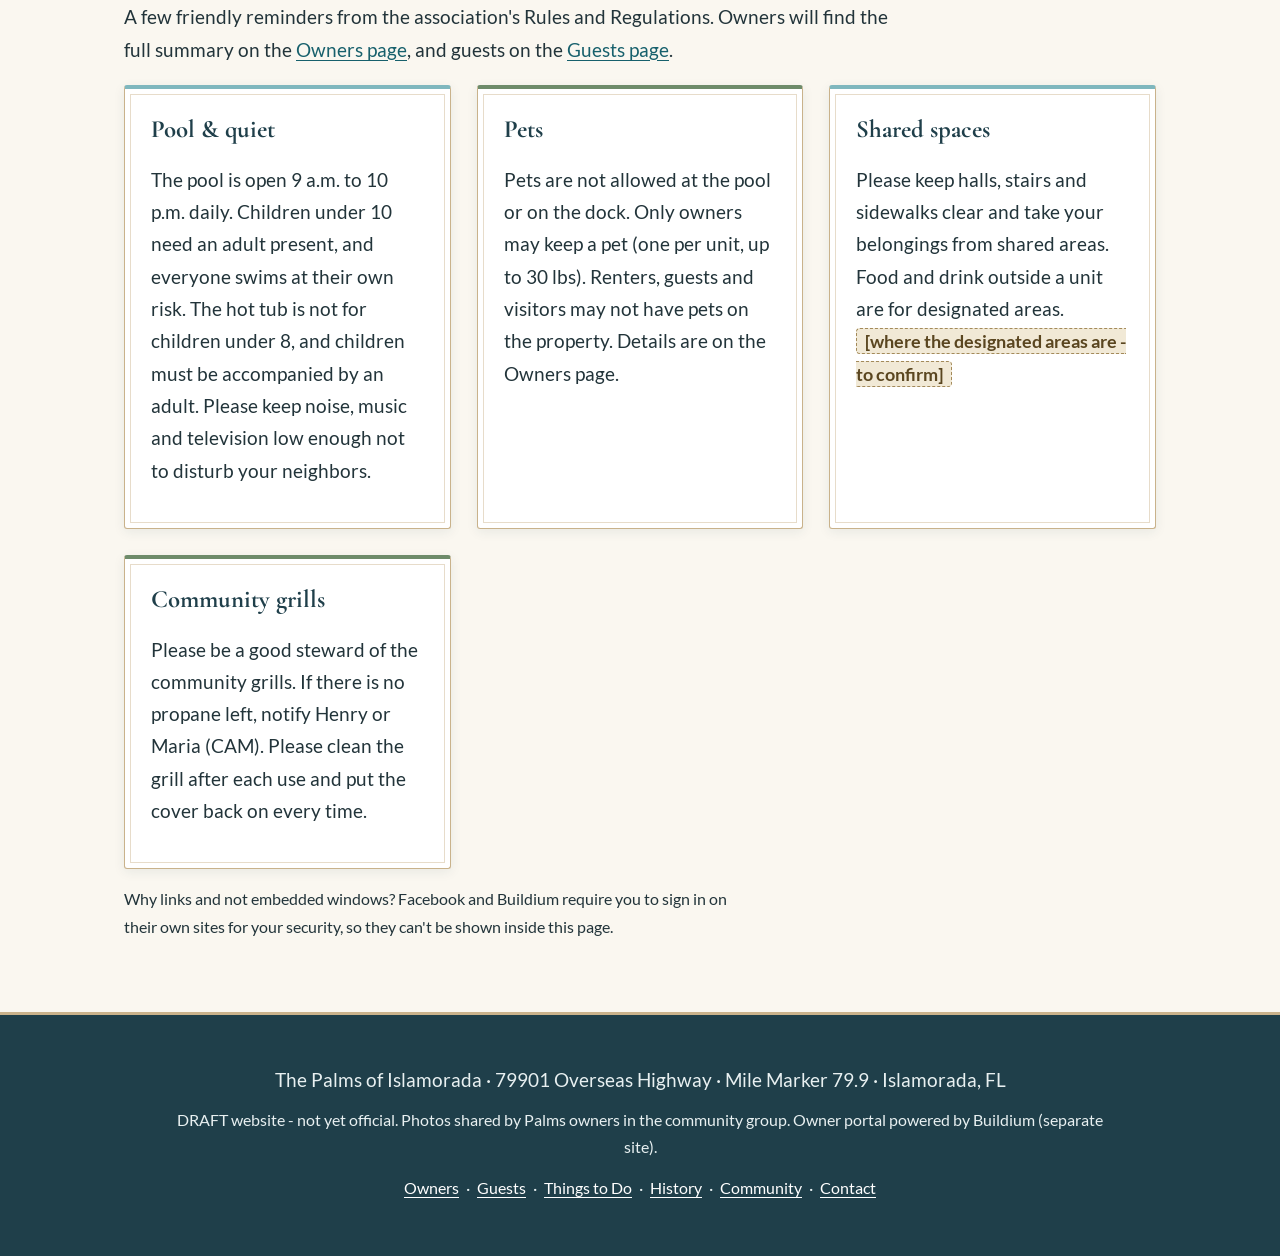
==== commit 2be2866a: "Update rules: grills, pool/hot tub, pets (owners only, 30 lb); remove fines rule" ====
--- a/community.html
+++ b/community.html
@@ -16,11 +16,12 @@
 <a class="bigbtn sage" href="https://mariaatthepalms.managebuilding.com/Resident/portal/" target="_blank" rel="noopener">Buildium Resident Portal<small>Pay dues · meeting minutes · maintenance requests</small><small>Sign in with your Buildium account</small></a></div>
 <div class="notice"><strong>Facebook group note:</strong> the Owner's Group is for owners only. You need a Facebook account and must be an approved member of the group to see its posts. If you're an owner and can't get in, ask to join on Facebook and the admins will review your request. <span class="ph">[placeholder: group URL]</span></div>
 <p>Buildium first time? Use <a href="https://mariaatthepalms.managebuilding.com/Resident/portal/login/create-account" target="_blank" rel="noopener">Sign up</a>, or <a href="https://mariaatthepalms.managebuilding.com/Resident/portal/login/forgot-password" target="_blank" rel="noopener">reset your password</a>. More owner tools are on the <a href="owners.html">Owners page</a>.</p>
-<h2>Community life</h2><div class="grid"><div class="card"><h3>Tiki gatherings</h3><p>Owners get together at the tiki hut, including a July 4th party with music.</p></div><div class="card sage"><h3>Group outings</h3><p>Past get-togethers include a sail to the lighthouse and a hoedown.</p></div><div class="card"><h3>Upcoming events</h3><p>None posted right now. <span class="ph">[upcoming events - to confirm]</span></p></div></div>
+<h2>Community life</h2><div class="grid"><div class="card"><h3>Tiki gatherings</h3><p>Owners get together at the tiki hut and the community grills, including a July 4th party with music.</p></div><div class="card sage"><h3>Group outings</h3><p>Past get-togethers include a sail to the lighthouse and a hoedown.</p></div><div class="card"><h3>Upcoming events</h3><p>None posted right now. <span class="ph">[upcoming events - to confirm]</span></p></div></div>
 <h2>Being a good neighbor</h2><p>A few friendly reminders from the association's Rules and Regulations. Owners will find the full summary on the <a href="owners.html#owner-rules">Owners page</a>, and guests on the <a href="guests.html#house-rules">Guests page</a>.</p>
-<div class="grid"><div class="card"><h3>Pool &amp; quiet</h3><p>The pool is open 9 a.m. to 10 p.m. daily. Please keep noise, music and television low enough not to disturb your neighbors.</p></div>
-<div class="card sage"><h3>Pets</h3><p>Pets are not allowed at the pool or on the dock, and guests and visitors may not bring pets onto the property. Owner pets are covered by a conditional license; details are on the Owners page.</p></div>
-<div class="card"><h3>Shared spaces</h3><p>Please keep halls, stairs and sidewalks clear and take your belongings from shared areas. Food and drink outside a unit are for designated areas. <span class="ph">[where the designated areas are - to confirm]</span></p></div></div>
+<div class="grid"><div class="card"><h3>Pool &amp; quiet</h3><p>The pool is open 9 a.m. to 10 p.m. daily. Children under 10 need an adult present, and everyone swims at their own risk. The hot tub is not for children under 8, and children must be accompanied by an adult. Please keep noise, music and television low enough not to disturb your neighbors.</p></div>
+<div class="card sage"><h3>Pets</h3><p>Pets are not allowed at the pool or on the dock. Only owners may keep a pet (one per unit, up to 30 lbs). Renters, guests and visitors may not have pets on the property. Details are on the Owners page.</p></div>
+<div class="card"><h3>Shared spaces</h3><p>Please keep halls, stairs and sidewalks clear and take your belongings from shared areas. Food and drink outside a unit are for designated areas. <span class="ph">[where the designated areas are - to confirm]</span></p></div>
+<div class="card sage"><h3>Community grills</h3><p>Please be a good steward of the community grills. If there is no propane left, notify Henry or Maria (CAM). Please clean the grill after each use and put the cover back on every time.</p></div></div>
 <p class="small">Why links and not embedded windows? Facebook and Buildium require you to sign in on their own sites for your security, so they can't be shown inside this page.</p>
 </div></section></main>
 <footer><p>The Palms of Islamorada · 79901 Overseas Highway · Mile Marker 79.9 · Islamorada, FL</p>
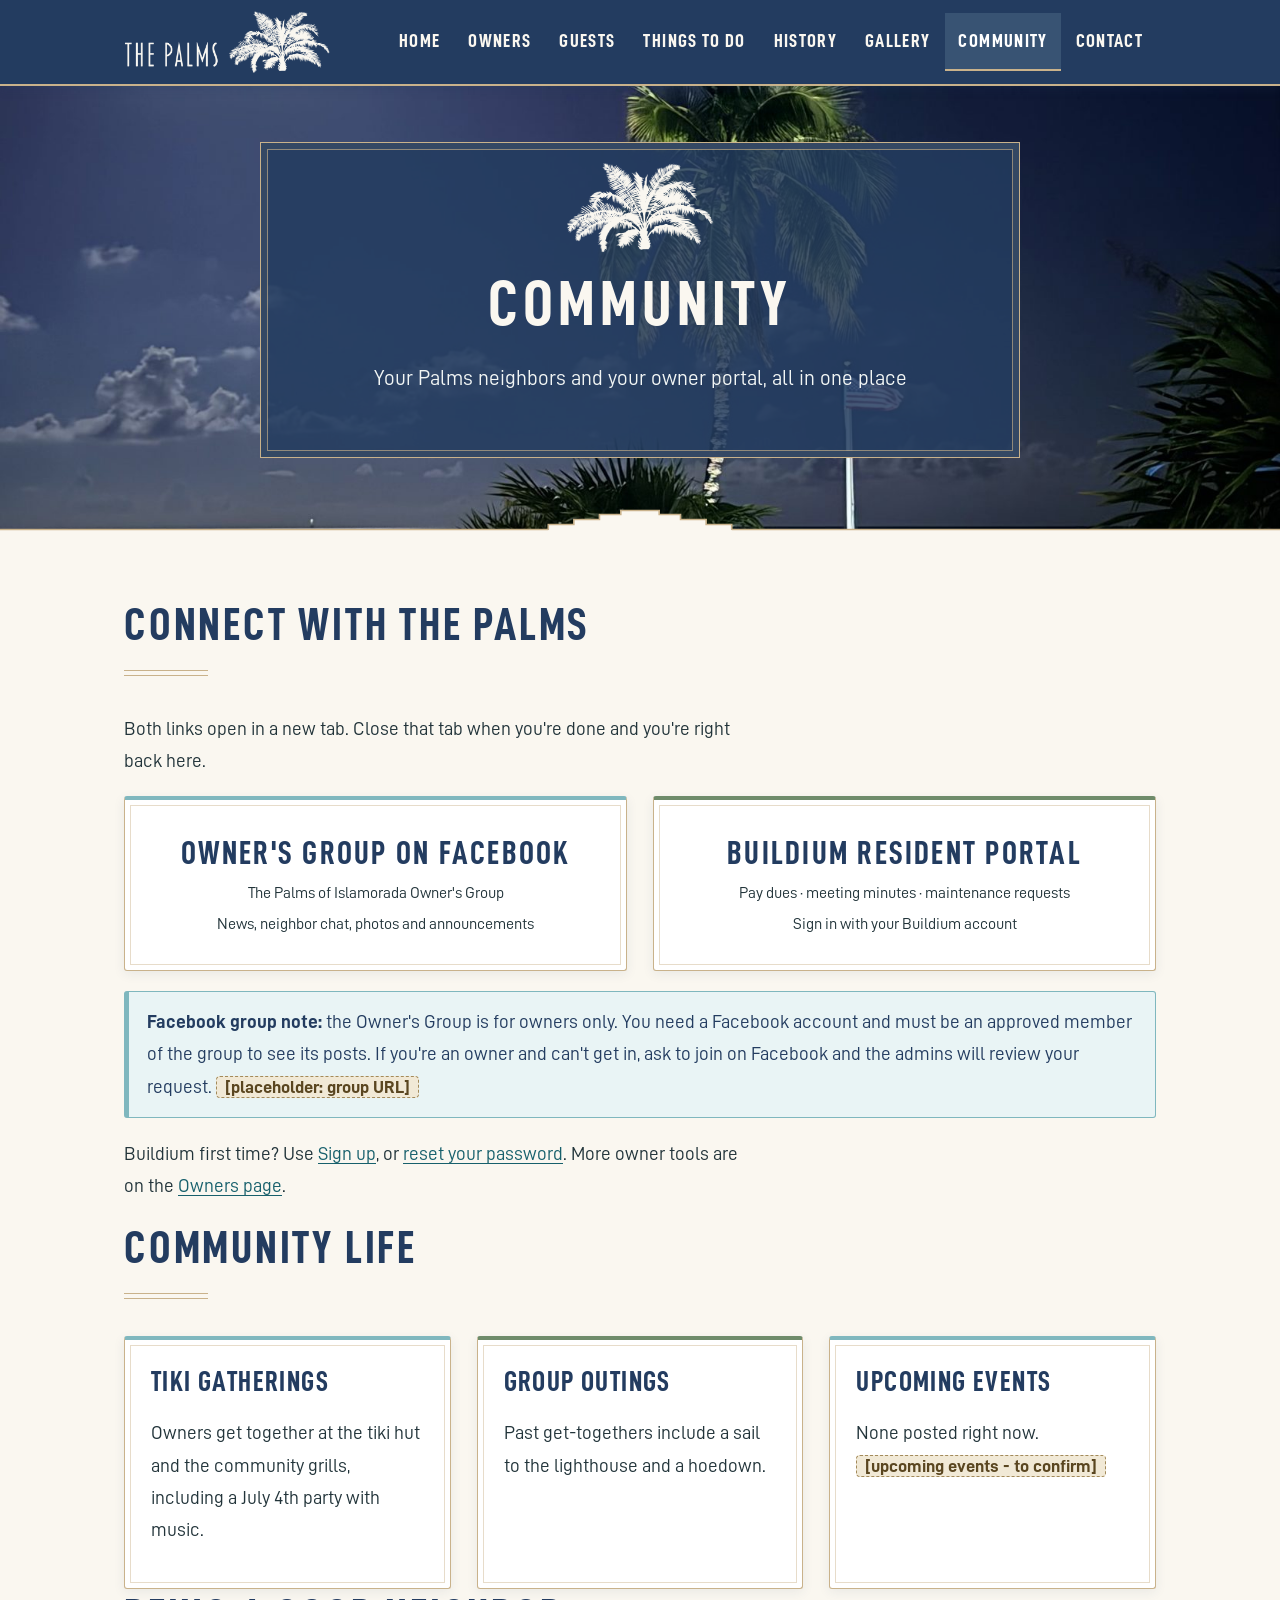
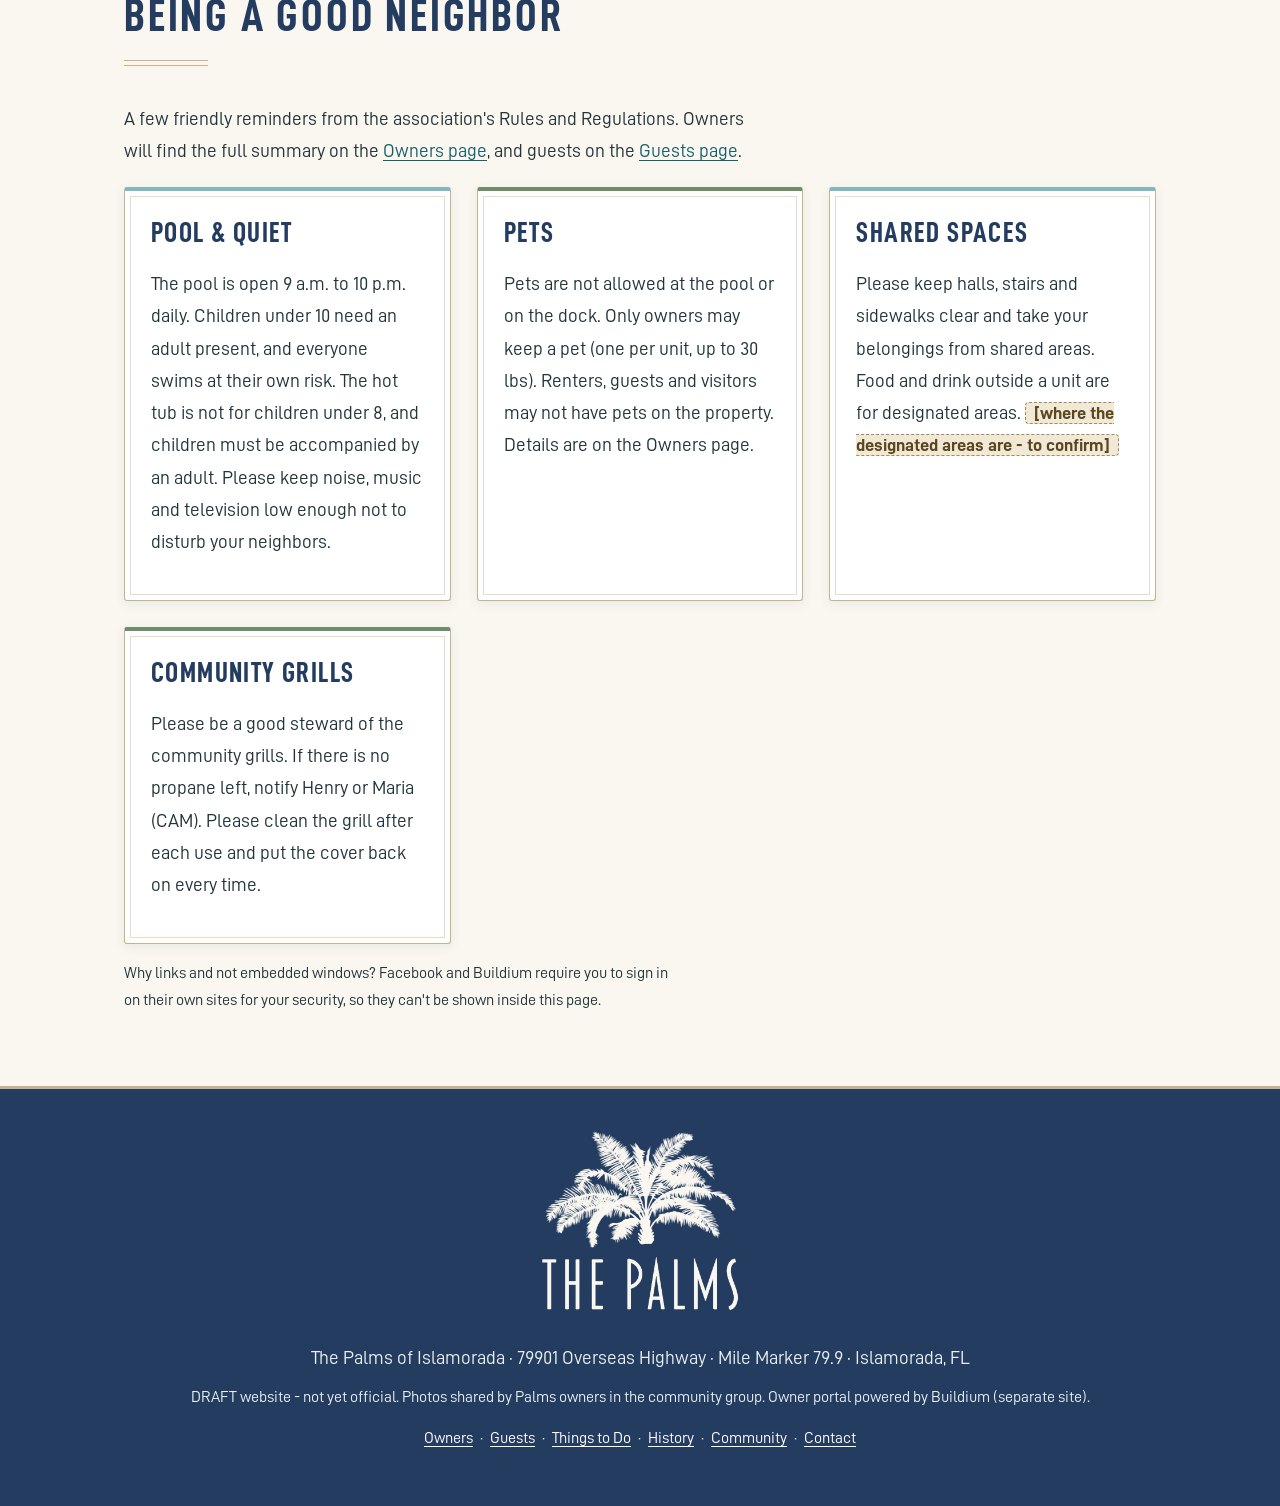
==== commit 84f210a7: "Apply architect's Palms logo and D-DIN typeface site-wide; new favicon" ====
--- a/community.html
+++ b/community.html
@@ -2,9 +2,9 @@
 <html lang="en"><head><meta name="robots" content="noindex,nofollow"><meta charset="utf-8"><meta name="viewport" content="width=device-width,initial-scale=1">
 <title>Community | The Palms of Islamorada</title>
 <meta name="description" content="The Palms of Islamorada - oceanside condominium community at Mile Marker 79.9, Islamorada, Florida Keys. Owner community links: Facebook group and Buildium portal.">
-<meta name="theme-color" content="#1F3F4A"><link rel="preload" href="fonts/cormorant-600.woff2" as="font" type="font/woff2" crossorigin><link rel="preload" href="fonts/lato-400.woff2" as="font" type="font/woff2" crossorigin><link rel="stylesheet" href="style.css"></head><body>
+<meta name="theme-color" content="#233C60"><link rel="icon" href="images/web/favicon.ico" sizes="any"><link rel="icon" type="image/png" sizes="32x32" href="images/web/favicon-32.png"><link rel="apple-touch-icon" href="images/web/apple-touch-icon.png"><link rel="preload" href="fonts/D-DINCondensed-Bold.woff2" as="font" type="font/woff2" crossorigin><link rel="preload" href="fonts/D-DIN.woff2" as="font" type="font/woff2" crossorigin><link rel="stylesheet" href="style.css"></head><body>
 <a class="skip" href="#main">Skip to content</a>
-<header class="site"><div class="wrap"><a class="brand" href="index.html">The Palms</a>
+<header class="site"><div class="wrap"><a class="brand" href="index.html"><img src="images/web/palms-logo-horizontal-light.png" width="206" height="64" alt="The Palms of Islamorada logo"></a>
 <button class="menu-btn" aria-label="Menu" aria-expanded="false" id="menubtn">Menu</button>
 <nav id="nav"><ul><li><a href="index.html">Home</a></li><li><a href="owners.html">Owners</a></li><li><a href="guests.html">Guests</a></li><li><a href="todo.html">Things to Do</a></li><li><a href="history.html">History</a></li><li><a href="gallery.html">Gallery</a></li><li><a href="community.html" aria-current="page">Community</a></li><li><a href="contact.html">Contact</a></li></ul></nav></div></header>
 <div class="hero small" style="--hero:url('images/web/moonlit-courtyard.jpg');--hero-pos:center 35%"><div class="hero-card"><h1>Community</h1><p>Your Palms neighbors and your owner portal, all in one place</p></div><svg class="deco-divider" viewBox="0 0 1200 40" preserveAspectRatio="none" aria-hidden="true"><path d="M0 40V27H514V22H538V17H562V12H582V8H618V12H638V17H662V22H686V27H1200V40Z" fill="#FAF7F0"/><path d="M0 26.5H514M686 26.5H1200" stroke="#C9B28B" stroke-width="1.5" fill="none"/><path d="M514 26.5V21.5H538V16.5H562V11.5H582V7.5H618V11.5H638V16.5H662V21.5H686V26.5" stroke="#C9B28B" stroke-width="1.5" fill="none"/></svg></div>
@@ -24,7 +24,7 @@
 <div class="card sage"><h3>Community grills</h3><p>Please be a good steward of the community grills. If there is no propane left, notify Henry or Maria (CAM). Please clean the grill after each use and put the cover back on every time.</p></div></div>
 <p class="small">Why links and not embedded windows? Facebook and Buildium require you to sign in on their own sites for your security, so they can't be shown inside this page.</p>
 </div></section></main>
-<footer><p>The Palms of Islamorada · 79901 Overseas Highway · Mile Marker 79.9 · Islamorada, FL</p>
+<footer><a class="footer-logo" href="index.html"><img src="images/web/palms-logo-light.png" width="200" height="183" alt="The Palms of Islamorada logo"></a><p>The Palms of Islamorada · 79901 Overseas Highway · Mile Marker 79.9 · Islamorada, FL</p>
 <p class="small">DRAFT website - not yet official. Photos shared by Palms owners in the community group. Owner portal powered by Buildium (separate site).</p>
 <p class="small"><a href="owners.html">Owners</a> · <a href="guests.html">Guests</a> · <a href="todo.html">Things to Do</a> · <a href="history.html">History</a> · <a href="community.html">Community</a> · <a href="contact.html">Contact</a></p></footer>
 <script src="site.js"></script></body></html>
--- a/style.css
+++ b/style.css
@@ -1,35 +1,32 @@
+@font-face{font-family:"D-DIN";font-weight:400;font-style:normal;font-display:swap;src:url(fonts/D-DIN.woff2) format("woff2")}
+@font-face{font-family:"D-DIN";font-weight:700;font-style:normal;font-display:swap;src:url(fonts/D-DIN-Bold.woff2) format("woff2")}
+@font-face{font-family:"D-DIN Condensed";font-weight:700;font-style:normal;font-display:swap;src:url(fonts/D-DINCondensed-Bold.woff2) format("woff2")}
 /* The Palms of Islamorada - refined island palette. Edit the variables below to retheme. */
-@font-face{font-family:"Cormorant Garamond";font-weight:500;font-style:normal;font-display:swap;src:url(fonts/cormorant-500.woff2) format("woff2")}
-@font-face{font-family:"Cormorant Garamond";font-weight:600;font-style:normal;font-display:swap;src:url(fonts/cormorant-600.woff2) format("woff2")}
-@font-face{font-family:"Cormorant Garamond";font-weight:700;font-style:normal;font-display:swap;src:url(fonts/cormorant-700.woff2) format("woff2")}
-@font-face{font-family:"Lato";font-weight:400;font-style:normal;font-display:swap;src:url(fonts/lato-400.woff2) format("woff2")}
-@font-face{font-family:"Lato";font-weight:700;font-style:normal;font-display:swap;src:url(fonts/lato-700.woff2) format("woff2")}
-@font-face{font-family:"Lato";font-weight:900;font-style:normal;font-display:swap;src:url(fonts/lato-900.woff2) format("woff2")}
 
 :root{
   --cream:#FAF7F0;--cream-2:#F3EEE1;--white:#fff;
   --haint:#B8DDE0;--haint-d:#7FB7BE;--haint-tint:#E9F4F5;
-  --ink:#1F3F4A;--text:#22343A;
+  --ink:#233C60;--text:#22343A;
   --link:#17606C;
   --sage:#6E8B6A;--sage-d:#4B6748;
   --tan:#C9B28B;--tan-d:#7A6034;
-  --header-h:72px;
+  --header-h:84px;
   /* HERO IMAGE: change this one line to swap the home-page hero (e.g. a new building rendering) */
   --hero-image:url('images/web/palms-rendering-hero.jpg');
   --hero-pos:center 40%;
-  --serif:"Cormorant Garamond","Palatino Linotype",Palatino,Georgia,serif;
-  --sans:"Lato","Segoe UI",Helvetica,Arial,sans-serif;
+  --serif:"D-DIN Condensed","Arial Narrow","Roboto Condensed",Arial,sans-serif;
+  --sans:"D-DIN","Segoe UI",Helvetica,Arial,sans-serif;
 }
 *{box-sizing:border-box}
 html{scroll-behavior:smooth;scroll-padding-top:calc(var(--header-h) + 16px)}
 [id]{scroll-margin-top:calc(var(--header-h) + 16px)}
 @media(prefers-reduced-motion:reduce){html{scroll-behavior:auto}*{transition:none!important}}
 body{margin:0;font-family:var(--sans);color:var(--text);background:var(--cream);line-height:1.7;font-size:1.1875rem}
-h1,h2,h3{font-family:var(--serif);font-weight:600;line-height:1.2;margin:0 0 .5em;color:var(--ink)}
-h1{font-size:clamp(2.4rem,6vw,3.7rem);letter-spacing:.01em}
-h2{font-size:clamp(1.95rem,4.5vw,2.6rem)}
+h1,h2,h3{font-family:var(--serif);font-weight:700;text-transform:uppercase;letter-spacing:.06em;line-height:1.15;margin:0 0 .5em;color:var(--ink)}
+h1{font-size:clamp(2.6rem,7vw,4rem);letter-spacing:.08em}
+h2{font-size:clamp(2.1rem,5vw,2.9rem)}
 h2:after{content:"";display:block;width:84px;height:1px;background:var(--tan);box-shadow:0 5px 0 var(--tan);margin:.4em 0 .9em}
-h3{font-size:1.55rem;font-weight:700}
+h3{font-size:1.75rem;font-weight:700;letter-spacing:.05em}
 a{color:var(--link);text-underline-offset:3px}
 a:hover{color:var(--ink)}
 :focus-visible{outline:3px solid var(--link);outline-offset:3px}
@@ -41,15 +38,16 @@
 strong{color:var(--ink)}
 
 /* header + nav */
-header.site{position:sticky;top:0;z-index:50;background:var(--ink);color:var(--cream);border-bottom:2px solid var(--tan);box-shadow:0 2px 10px rgba(31,63,74,.25)}
+header.site{position:sticky;top:0;z-index:50;background:var(--ink);color:var(--cream);border-bottom:2px solid var(--tan);box-shadow:0 2px 10px rgba(35,60,96,.25)}
 header.site .wrap{display:flex;align-items:center;justify-content:space-between;min-height:var(--header-h)}
-.brand{font-family:var(--serif);font-size:1.75rem;font-weight:700;letter-spacing:.04em;color:var(--cream);text-decoration:none;padding:8px 0}
-.brand:hover{color:var(--haint)}
+.brand{display:flex;align-items:center;padding:8px 0;color:var(--cream);text-decoration:none}
+.brand img{height:64px;width:auto;max-width:100%}
+.brand:hover img{opacity:.88}
 nav ul{display:flex;gap:2px;list-style:none;margin:0;padding:0}
-nav a{display:block;color:var(--cream);text-decoration:none;padding:12px 13px;min-height:48px;font-weight:700;font-size:1.02rem;letter-spacing:.02em;border-bottom:2px solid transparent}
+nav a{display:block;color:var(--cream);text-decoration:none;padding:12px 13px;min-height:48px;font-family:var(--serif);text-transform:uppercase;font-weight:700;font-size:1.2rem;letter-spacing:.07em;border-bottom:2px solid transparent}
 nav a:hover{color:var(--haint);border-bottom-color:var(--tan)}
 nav a[aria-current="page"]{border-bottom-color:var(--tan);color:#fff;background:rgba(184,221,224,.14)}
-.menu-btn{display:none;background:transparent;border:1px solid var(--tan);color:var(--cream);border-radius:4px;font:700 1.05rem var(--sans);letter-spacing:.06em;padding:10px 18px;min-height:48px;cursor:pointer}
+.menu-btn{display:none;background:transparent;border:1px solid var(--tan);color:var(--cream);border-radius:4px;font:700 1.2rem var(--serif);text-transform:uppercase;letter-spacing:.1em;padding:10px 18px;min-height:48px;cursor:pointer}
 .menu-btn:hover{background:rgba(184,221,224,.15)}
 @media(max-width:1060px){
   .menu-btn{display:block}
@@ -63,8 +61,12 @@
 .hero{position:relative;text-align:center;color:var(--cream);background:var(--ink) var(--hero) var(--hero-pos,center)/cover no-repeat;padding:72px 20px 96px}
 .hero.home{--hero:var(--hero-image);padding:110px 20px 130px;min-height:600px;display:flex;align-items:center;justify-content:center}
 .hero.small{padding:56px 20px 84px}
-.hero-card{position:relative;max-width:760px;margin:0 auto;padding:44px 40px 36px;background:rgba(31,63,74,.84);border:1px solid var(--tan);box-shadow:inset 0 0 0 6px rgba(31,63,74,.84),inset 0 0 0 7px rgba(201,178,139,.65)}
-.hero-card:before{content:"";display:block;width:84px;height:84px;margin:-30px auto 8px;background:url("data:image/svg+xml,%3Csvg xmlns=%22http://www.w3.org/2000/svg%22 viewBox=%220 0 100 100%22%3E%3Cg fill=%22%23C9B28B%22 stroke=%22none%22%3E%0A%3Cpath d=%22M47 98C48 78 50 62 54 46L58 46C55 62 54 80 55 98Z%22/%3E%0A%3Cpath d=%22M56 44C44 30 26 28 10 38C24 33 40 36 54 46Z%22/%3E%0A%3Cpath d=%22M56 44C48 24 32 14 14 16C30 20 44 30 54 46Z%22/%3E%0A%3Cpath d=%22M56 44C60 24 74 12 92 14C76 20 64 30 58 46Z%22/%3E%0A%3Cpath d=%22M56 44C68 30 86 30 96 42C82 36 68 38 58 46Z%22/%3E%0A%3Cpath d=%22M56 44C40 40 24 48 16 62C28 52 42 48 55 47Z%22/%3E%0A%3Cpath d=%22M57 44C72 40 86 48 92 62C82 52 70 48 58 47Z%22/%3E%0A%3Cpath d=%22M56 44C52 30 54 16 62 4C60 18 60 32 58 44Z%22/%3E%0A%3Ccircle cx=%2254%22 cy=%2249%22 r=%222.6%22/%3E%3Ccircle cx=%2259%22 cy=%2249%22 r=%222.4%22/%3E%0A%3C/g%3E%3Cpath d=%22M30 98H80%22 stroke=%22%23C9B28B%22 stroke-width=%222%22 stroke-linecap=%22round%22/%3E%3C/svg%3E") center/contain no-repeat}
+.hero-card{position:relative;max-width:760px;margin:0 auto;padding:44px 40px 36px;background:rgba(35,60,96,.84);border:1px solid var(--tan);box-shadow:inset 0 0 0 6px rgba(35,60,96,.84),inset 0 0 0 7px rgba(201,178,139,.65)}
+.hero-card:before{content:"";display:block;width:150px;height:93px;margin:-26px auto 14px;background:url(images/web/palms-emblem-light.png) center/contain no-repeat}
+.hero.home .hero-card:before{display:none}
+.hero-card .logo-lockup{width:min(100%,340px);height:auto;margin:-6px auto 6px}
+.hero-card h1.logo-h1{margin:0;letter-spacing:0;text-transform:none}
+.hero-card .ofisl{display:block;font-family:var(--serif);font-weight:700;text-transform:uppercase;letter-spacing:.32em;font-size:clamp(1.3rem,4.5vw,1.9rem);color:var(--cream);margin:2px 0 14px;padding-left:.32em}
 .hero h1{color:var(--cream);margin-bottom:.3em}
 .hero p{font-size:1.3rem;max-width:36em;margin:0 auto 1.2em;color:#F2F6F5}
 .deco-divider{position:absolute;bottom:-1px;left:0;width:100%;height:40px;display:block}
@@ -75,7 +77,7 @@
 }
 
 /* buttons */
-.btn{display:inline-block;background:var(--ink);color:var(--cream);text-decoration:none;font-weight:700;font-size:1.1rem;letter-spacing:.03em;padding:14px 30px;min-height:52px;border:1px solid var(--tan);border-radius:3px;box-shadow:inset 0 0 0 3px var(--ink),inset 0 0 0 4px rgba(201,178,139,.6);margin:6px;transition:background .15s}
+.btn{display:inline-block;background:var(--ink);color:var(--cream);text-decoration:none;font-family:var(--serif);text-transform:uppercase;font-weight:700;font-size:1.3rem;letter-spacing:.09em;padding:14px 30px;min-height:52px;border:1px solid var(--tan);border-radius:3px;box-shadow:inset 0 0 0 3px var(--ink),inset 0 0 0 4px rgba(201,178,139,.6);margin:6px;transition:background .15s}
 .btn:hover{background:#2B5663;color:#fff}
 .btn.alt{background:var(--haint);color:var(--ink);box-shadow:inset 0 0 0 3px var(--haint),inset 0 0 0 4px rgba(122,96,52,.45)}
 .btn.alt:hover{background:var(--haint-d);color:var(--ink)}
@@ -87,32 +89,32 @@
 /* sections */
 section{padding:56px 0}
 section.alt{background:var(--cream-2)}
-.grid{display:grid;gap:26px;grid-template-columns:repeat(auto-fit,minmax(260px,1fr))}
-.card{background:var(--white);border:1px solid var(--tan);border-top:4px solid var(--haint-d);border-radius:3px;padding:26px 26px 22px;box-shadow:inset 0 0 0 5px var(--white),inset 0 0 0 6px rgba(201,178,139,.45),0 3px 12px rgba(31,63,74,.08)}
+.grid{display:grid;gap:26px;grid-template-columns:repeat(auto-fit,minmax(min(260px,100%),1fr))}
+.card{background:var(--white);border:1px solid var(--tan);border-top:4px solid var(--haint-d);border-radius:3px;padding:26px 26px 22px;box-shadow:inset 0 0 0 5px var(--white),inset 0 0 0 6px rgba(201,178,139,.45),0 3px 12px rgba(35,60,96,.08)}
 .card.sage{border-top-color:var(--sage)}
 .card h3,.spot h3{margin-bottom:.35em}
 section.alt .card,section.alt .spot{background:var(--white)}
-.bigbtn{display:flex;flex-direction:column;align-items:center;justify-content:center;text-align:center;text-decoration:none;color:var(--ink);background:var(--white);border:1px solid var(--tan);border-top:4px solid var(--haint-d);border-radius:3px;padding:34px 22px;min-height:150px;font-family:var(--serif);font-weight:700;font-size:1.85rem;line-height:1.2;box-shadow:inset 0 0 0 5px var(--white),inset 0 0 0 6px rgba(201,178,139,.45),0 3px 12px rgba(31,63,74,.08);transition:background .15s}
+.bigbtn{display:flex;flex-direction:column;align-items:center;justify-content:center;text-align:center;text-decoration:none;color:var(--ink);background:var(--white);border:1px solid var(--tan);border-top:4px solid var(--haint-d);border-radius:3px;padding:34px 22px;min-height:150px;font-family:var(--serif);text-transform:uppercase;letter-spacing:.07em;font-weight:700;font-size:2rem;line-height:1.2;box-shadow:inset 0 0 0 5px var(--white),inset 0 0 0 6px rgba(201,178,139,.45),0 3px 12px rgba(35,60,96,.08);transition:background .15s}
 .bigbtn:hover{background:var(--haint-tint);color:var(--ink)}
 .bigbtn.sage{border-top-color:var(--sage)}
-.bigbtn small{font-family:var(--sans);font-weight:400;font-size:1.02rem;line-height:1.45;color:var(--text);margin-top:8px}
+.bigbtn small{font-family:var(--sans);text-transform:none;letter-spacing:0;font-weight:400;font-size:1.02rem;line-height:1.45;color:var(--text);margin-top:8px}
 
 /* placeholders and notices - visible but calm */
 .ph{background:#F1E9D6;border:1px dashed #A38A5A;border-radius:4px;padding:1px 8px;font-weight:700;font-size:.95em;color:#5A4620}
 .notice{background:var(--haint-tint);border:1px solid var(--haint-d);border-left:5px solid var(--haint-d);padding:14px 18px;border-radius:3px;margin:20px 0;color:var(--ink)}
 
 /* photos */
-.photo{border-radius:3px;border:1px solid var(--tan);box-shadow:0 0 0 6px var(--white),0 0 0 7px rgba(201,178,139,.6),0 8px 22px rgba(31,63,74,.18);width:100%;height:100%;object-fit:cover}
+.photo{border-radius:3px;border:1px solid var(--tan);box-shadow:0 0 0 6px var(--white),0 0 0 7px rgba(201,178,139,.6),0 8px 22px rgba(35,60,96,.18);width:100%;height:100%;object-fit:cover}
 .two{display:grid;gap:40px;grid-template-columns:1fr 1fr;align-items:center}@media(max-width:760px){.two{grid-template-columns:1fr}}
 ul.checks{list-style:none;padding:0}
 ul.checks li{position:relative;padding-left:28px;margin-bottom:.4em}
 ul.checks li:before{content:"";position:absolute;left:4px;top:.7em;width:9px;height:9px;background:var(--tan);transform:rotate(45deg)}
 .strip{display:grid;gap:20px;grid-template-columns:repeat(3,1fr);margin:8px 0 26px}.strip .photo{height:300px}@media(max-width:760px){.strip{grid-template-columns:1fr}}
-.gallery{display:grid;gap:18px;grid-template-columns:repeat(auto-fill,minmax(280px,1fr));grid-auto-rows:220px;grid-auto-flow:dense}
-.gallery button{position:relative;border:1px solid var(--tan);padding:0;background:var(--haint-tint);cursor:pointer;border-radius:3px;overflow:hidden;box-shadow:0 3px 12px rgba(31,63,74,.15);display:block;width:100%;height:100%}
+.gallery{display:grid;gap:18px;grid-template-columns:repeat(auto-fill,minmax(min(280px,100%),1fr));grid-auto-rows:220px;grid-auto-flow:dense}
+.gallery button{position:relative;border:1px solid var(--tan);padding:0;background:var(--haint-tint);cursor:pointer;border-radius:3px;overflow:hidden;box-shadow:0 3px 12px rgba(35,60,96,.15);display:block;width:100%;height:100%}
 .gallery button.tall{grid-row:span 2}
 .gallery img{width:100%;height:100%;object-fit:cover;object-position:var(--pos,center);transition:transform .3s}.gallery button:hover img{transform:scale(1.04)}
-.gallery .cap{position:absolute;left:0;right:0;bottom:0;padding:26px 14px 10px;text-align:left;font:700 1rem/1.3 var(--sans);color:#fff;background:linear-gradient(rgba(31,63,74,0),rgba(31,63,74,.9) 60%)}
+.gallery .cap{position:absolute;left:0;right:0;bottom:0;padding:26px 14px 10px;text-align:left;font:700 1rem/1.3 var(--sans);color:#fff;background:linear-gradient(rgba(35,60,96,0),rgba(35,60,96,.9) 60%)}
 .gallery button:focus-visible{outline-offset:2px}
 @media(max-width:700px){.gallery{grid-template-columns:1fr;grid-auto-rows:240px}}
 .figure{margin:34px 0 0;max-width:760px}
@@ -123,6 +125,8 @@
 /* footer */
 footer{background:var(--ink);color:#E8F0F1;text-align:center;padding:40px 24px;border-top:3px solid var(--tan);position:relative}
 footer p{margin:.5em auto;max-width:60em}
+footer .footer-logo{display:inline-block;padding:0;margin:0 auto 10px}
+footer .footer-logo img{width:200px;height:auto;margin:0 auto}
 footer a{color:#fff;display:inline-block;padding:6px 4px}
 footer a:hover{color:var(--haint)}
 footer .small{font-size:1rem}
@@ -131,17 +135,17 @@
 
 /* Things to Do / History */
 .chips{display:flex;flex-wrap:wrap;gap:12px;margin:22px 0 8px}
-.chip{font:700 1.02rem var(--sans);border:1px solid var(--link);background:var(--white);color:var(--link);border-radius:3px;padding:10px 18px;min-height:48px;cursor:pointer}
+.chip{font:700 1.15rem var(--serif);text-transform:uppercase;letter-spacing:.06em;border:1px solid var(--link);background:var(--white);color:var(--link);border-radius:3px;padding:10px 18px;min-height:48px;cursor:pointer}
 .chip:hover{background:var(--haint-tint)}
 .chip.on{background:var(--ink);border-color:var(--ink);color:var(--cream)}
-.spot{background:var(--white);border:1px solid var(--tan);border-top:4px solid var(--haint-d);border-radius:3px;padding:22px 24px;box-shadow:inset 0 0 0 5px var(--white),inset 0 0 0 6px rgba(201,178,139,.45),0 3px 12px rgba(31,63,74,.08);display:flex;flex-direction:column;position:relative}
+.spot{background:var(--white);border:1px solid var(--tan);border-top:4px solid var(--haint-d);border-radius:3px;padding:22px 24px;box-shadow:inset 0 0 0 5px var(--white),inset 0 0 0 6px rgba(201,178,139,.45),0 3px 12px rgba(35,60,96,.08);display:flex;flex-direction:column;position:relative}
 .spot h3{font-size:1.45rem}
 .spot .loc{font-weight:700;color:var(--tan-d);margin:.1em 0 .5em;font-size:1rem;letter-spacing:.01em}
 .spot p{margin:.2em 0}
 .spot .weblink{margin-top:auto;padding-top:12px;font-weight:700;display:inline-block;min-height:44px}
 .spot[data-fav="1"]{border-top-color:var(--sage)}
 .spot[data-fav="1"]:before{content:"Local favorite";display:block;font-size:.8rem;text-transform:uppercase;letter-spacing:.14em;font-weight:900;color:var(--sage-d);margin-bottom:6px}
-.grid.spots{grid-template-columns:repeat(auto-fill,minmax(300px,1fr))}
+.grid.spots{grid-template-columns:repeat(auto-fill,minmax(min(300px,100%),1fr))}
 [hidden]{display:none!important}
 .timeline{list-style:none;padding:0;margin:0;border-left:2px solid var(--tan)}
 .timeline li{position:relative;padding:0 0 22px 28px}
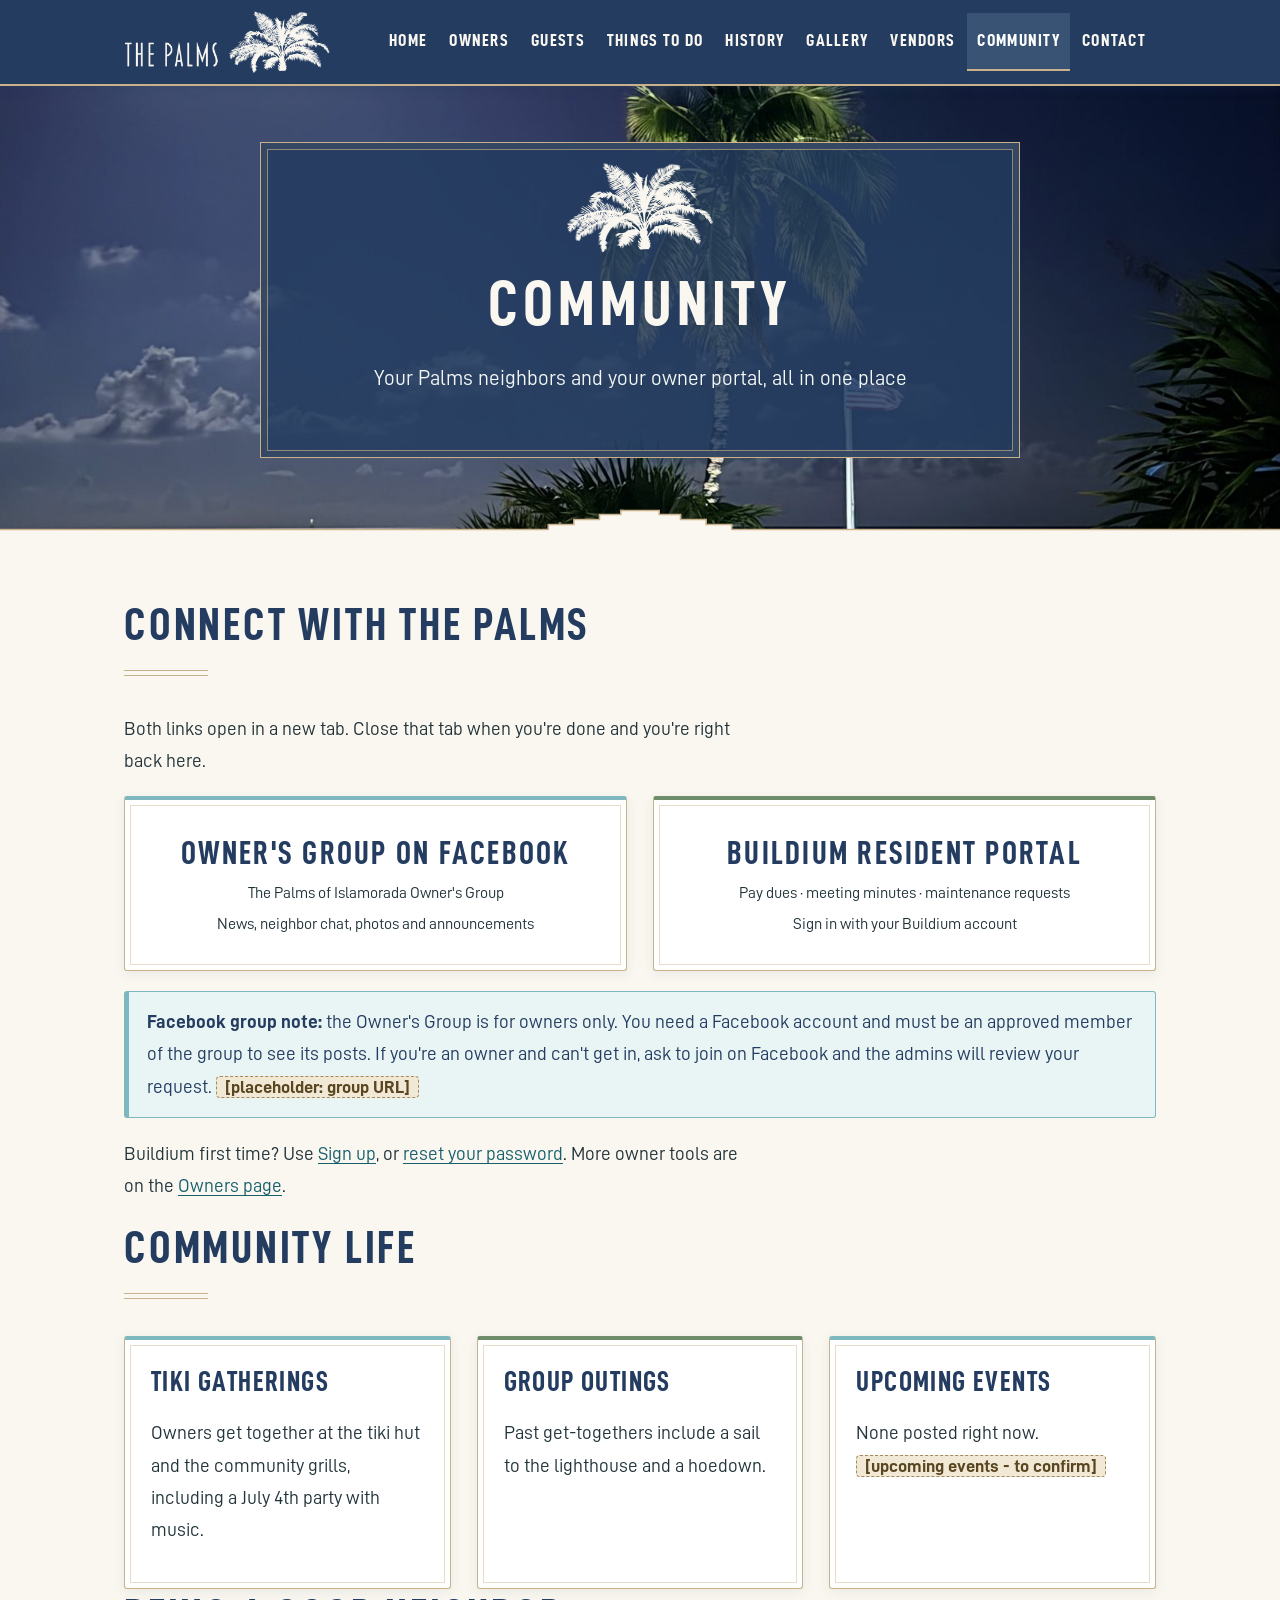
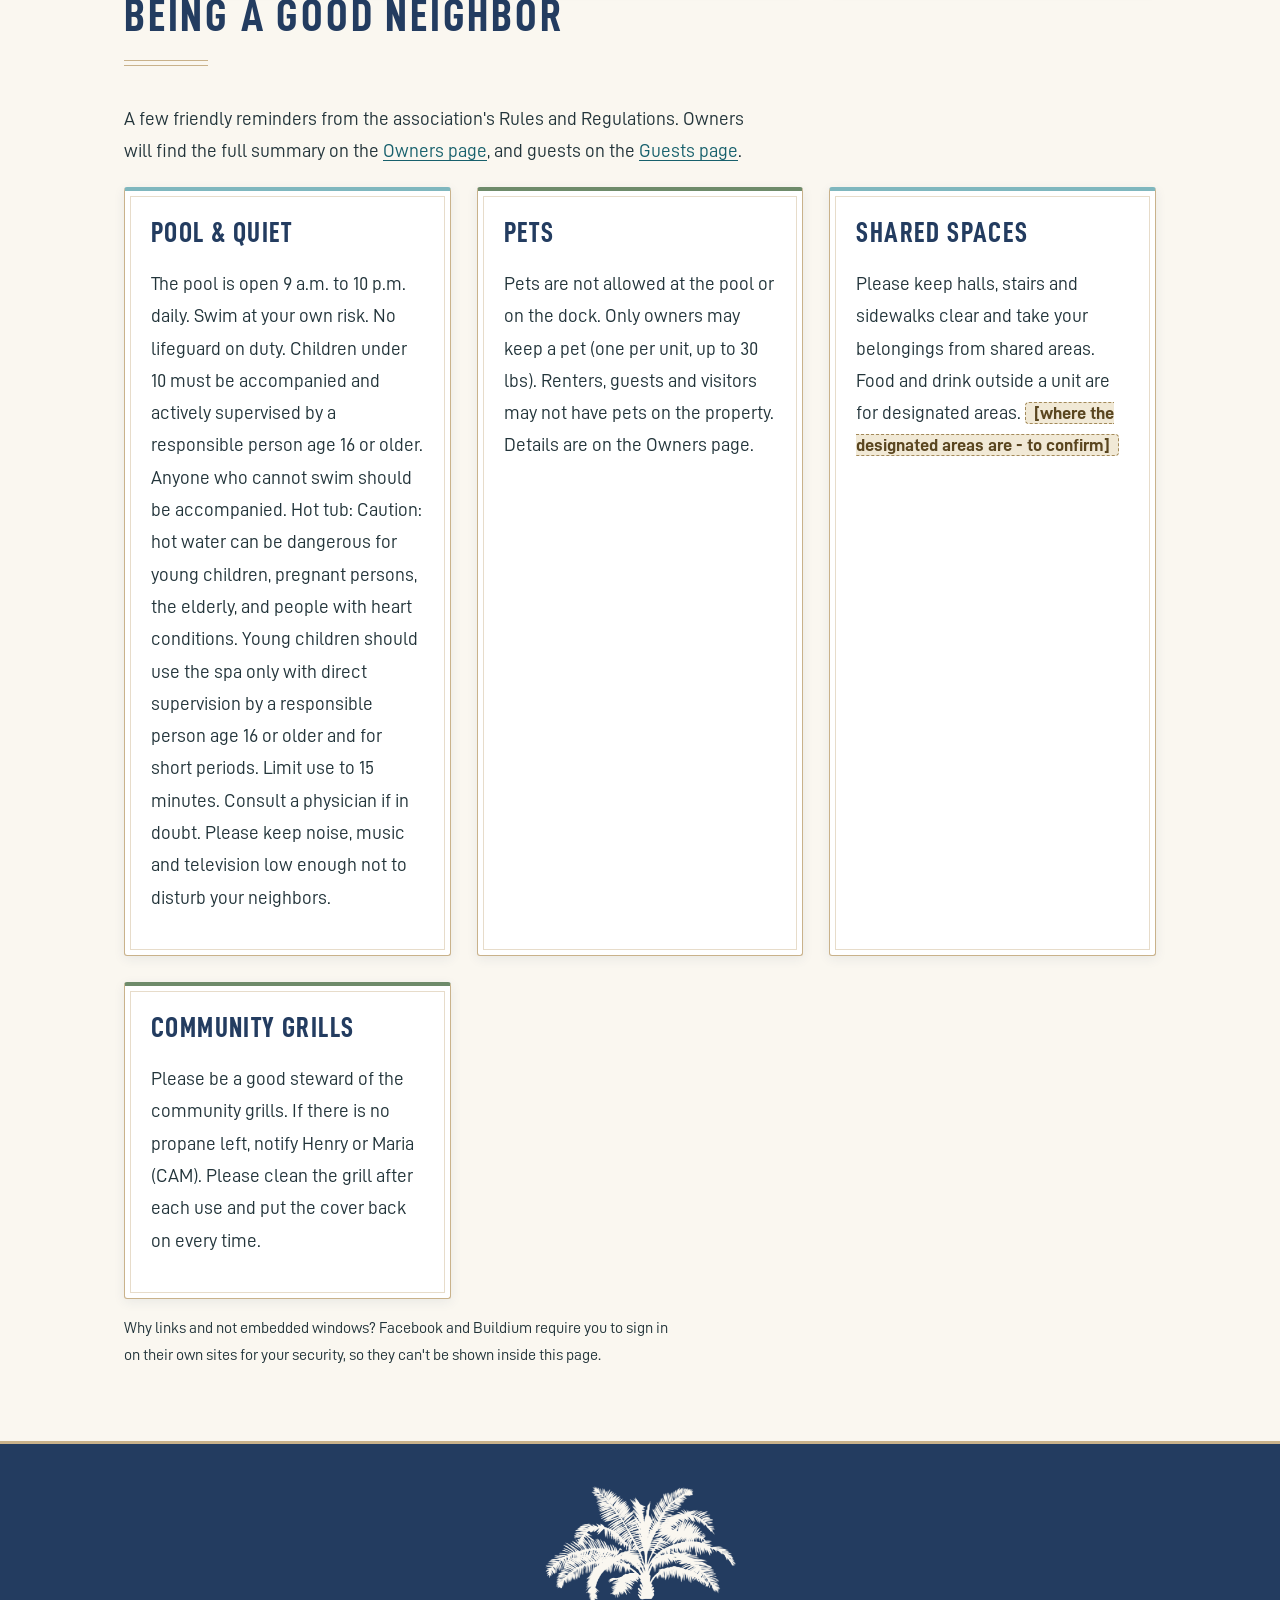
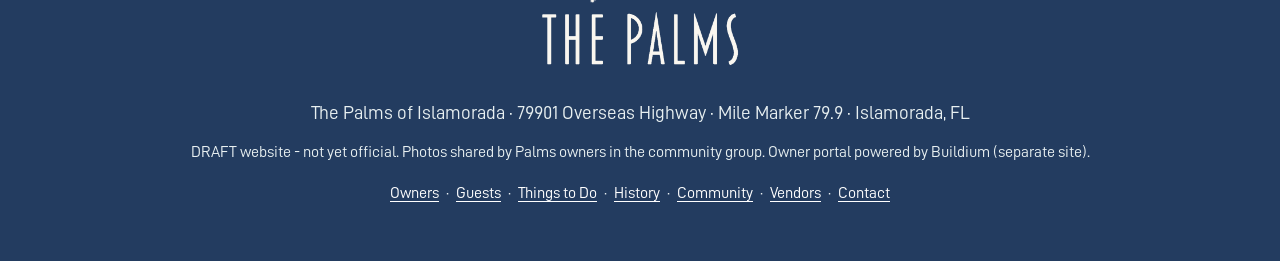
==== commit 8a18eb8c: "Vendors page preview; pool/hot tub supervision wording per legal memo; nav update" ====
--- a/community.html
+++ b/community.html
@@ -6,7 +6,7 @@
 <a class="skip" href="#main">Skip to content</a>
 <header class="site"><div class="wrap"><a class="brand" href="index.html"><img src="images/web/palms-logo-horizontal-light.png" width="206" height="64" alt="The Palms of Islamorada logo"></a>
 <button class="menu-btn" aria-label="Menu" aria-expanded="false" id="menubtn">Menu</button>
-<nav id="nav"><ul><li><a href="index.html">Home</a></li><li><a href="owners.html">Owners</a></li><li><a href="guests.html">Guests</a></li><li><a href="todo.html">Things to Do</a></li><li><a href="history.html">History</a></li><li><a href="gallery.html">Gallery</a></li><li><a href="community.html" aria-current="page">Community</a></li><li><a href="contact.html">Contact</a></li></ul></nav></div></header>
+<nav id="nav"><ul><li><a href="index.html">Home</a></li><li><a href="owners.html">Owners</a></li><li><a href="guests.html">Guests</a></li><li><a href="todo.html">Things to Do</a></li><li><a href="history.html">History</a></li><li><a href="gallery.html">Gallery</a></li><li><a href="vendors.html">Vendors</a></li><li><a href="community.html" aria-current="page">Community</a></li><li><a href="contact.html">Contact</a></li></ul></nav></div></header>
 <div class="hero small" style="--hero:url('images/web/moonlit-courtyard.jpg');--hero-pos:center 35%"><div class="hero-card"><h1>Community</h1><p>Your Palms neighbors and your owner portal, all in one place</p></div><svg class="deco-divider" viewBox="0 0 1200 40" preserveAspectRatio="none" aria-hidden="true"><path d="M0 40V27H514V22H538V17H562V12H582V8H618V12H638V17H662V22H686V27H1200V40Z" fill="#FAF7F0"/><path d="M0 26.5H514M686 26.5H1200" stroke="#C9B28B" stroke-width="1.5" fill="none"/><path d="M514 26.5V21.5H538V16.5H562V11.5H582V7.5H618V11.5H638V16.5H662V21.5H686V26.5" stroke="#C9B28B" stroke-width="1.5" fill="none"/></svg></div>
 <main id="main">
 <section><div class="wrap"><h2>Connect with The Palms</h2>
@@ -18,7 +18,7 @@
 <p>Buildium first time? Use <a href="https://mariaatthepalms.managebuilding.com/Resident/portal/login/create-account" target="_blank" rel="noopener">Sign up</a>, or <a href="https://mariaatthepalms.managebuilding.com/Resident/portal/login/forgot-password" target="_blank" rel="noopener">reset your password</a>. More owner tools are on the <a href="owners.html">Owners page</a>.</p>
 <h2>Community life</h2><div class="grid"><div class="card"><h3>Tiki gatherings</h3><p>Owners get together at the tiki hut and the community grills, including a July 4th party with music.</p></div><div class="card sage"><h3>Group outings</h3><p>Past get-togethers include a sail to the lighthouse and a hoedown.</p></div><div class="card"><h3>Upcoming events</h3><p>None posted right now. <span class="ph">[upcoming events - to confirm]</span></p></div></div>
 <h2>Being a good neighbor</h2><p>A few friendly reminders from the association's Rules and Regulations. Owners will find the full summary on the <a href="owners.html#owner-rules">Owners page</a>, and guests on the <a href="guests.html#house-rules">Guests page</a>.</p>
-<div class="grid"><div class="card"><h3>Pool &amp; quiet</h3><p>The pool is open 9 a.m. to 10 p.m. daily. Children under 10 need an adult present, and everyone swims at their own risk. The hot tub is not for children under 8, and children must be accompanied by an adult. Please keep noise, music and television low enough not to disturb your neighbors.</p></div>
+<div class="grid"><div class="card"><h3>Pool &amp; quiet</h3><p>The pool is open 9 a.m. to 10 p.m. daily. Swim at your own risk. No lifeguard on duty. Children under 10 must be accompanied and actively supervised by a responsible person age 16 or older. Anyone who cannot swim should be accompanied. Hot tub: Caution: hot water can be dangerous for young children, pregnant persons, the elderly, and people with heart conditions. Young children should use the spa only with direct supervision by a responsible person age 16 or older and for short periods. Limit use to 15 minutes. Consult a physician if in doubt. Please keep noise, music and television low enough not to disturb your neighbors.</p></div>
 <div class="card sage"><h3>Pets</h3><p>Pets are not allowed at the pool or on the dock. Only owners may keep a pet (one per unit, up to 30 lbs). Renters, guests and visitors may not have pets on the property. Details are on the Owners page.</p></div>
 <div class="card"><h3>Shared spaces</h3><p>Please keep halls, stairs and sidewalks clear and take your belongings from shared areas. Food and drink outside a unit are for designated areas. <span class="ph">[where the designated areas are - to confirm]</span></p></div>
 <div class="card sage"><h3>Community grills</h3><p>Please be a good steward of the community grills. If there is no propane left, notify Henry or Maria (CAM). Please clean the grill after each use and put the cover back on every time.</p></div></div>
@@ -26,5 +26,5 @@
 </div></section></main>
 <footer><a class="footer-logo" href="index.html"><img src="images/web/palms-logo-light.png" width="200" height="183" alt="The Palms of Islamorada logo"></a><p>The Palms of Islamorada · 79901 Overseas Highway · Mile Marker 79.9 · Islamorada, FL</p>
 <p class="small">DRAFT website - not yet official. Photos shared by Palms owners in the community group. Owner portal powered by Buildium (separate site).</p>
-<p class="small"><a href="owners.html">Owners</a> · <a href="guests.html">Guests</a> · <a href="todo.html">Things to Do</a> · <a href="history.html">History</a> · <a href="community.html">Community</a> · <a href="contact.html">Contact</a></p></footer>
+<p class="small"><a href="owners.html">Owners</a> · <a href="guests.html">Guests</a> · <a href="todo.html">Things to Do</a> · <a href="history.html">History</a> · <a href="community.html">Community</a> · <a href="vendors.html">Vendors</a> · <a href="contact.html">Contact</a></p></footer>
 <script src="site.js"></script></body></html>
--- a/style.css
+++ b/style.css
@@ -49,7 +49,7 @@
 nav a[aria-current="page"]{border-bottom-color:var(--tan);color:#fff;background:rgba(184,221,224,.14)}
 .menu-btn{display:none;background:transparent;border:1px solid var(--tan);color:var(--cream);border-radius:4px;font:700 1.2rem var(--serif);text-transform:uppercase;letter-spacing:.1em;padding:10px 18px;min-height:48px;cursor:pointer}
 .menu-btn:hover{background:rgba(184,221,224,.15)}
-@media(max-width:1060px){
+@media(max-width:1200px){
   .menu-btn{display:block}
   nav{display:none;position:absolute;left:0;right:0;top:var(--header-h);background:var(--ink);padding:8px 24px 18px;border-bottom:2px solid var(--tan)}
   nav.open{display:block}nav ul{flex-direction:column;gap:0}
@@ -155,3 +155,24 @@
 sup.ref{font-size:.7em;line-height:0;margin-left:2px}sup.ref a{text-decoration:none;font-weight:700;padding:0 1px}
 p.jump{font-weight:700}
 p.jump a{display:inline-block;padding:6px 2px}
+/* vendors */
+.steps{counter-reset:s;list-style:none;padding:0;margin:14px 0 28px;display:grid;gap:14px}
+.steps li{counter-increment:s;position:relative;padding:16px 18px 16px 76px;background:var(--white);border:1px solid var(--tan);border-radius:3px;font-size:1.15rem}
+.steps li:before{content:counter(s);position:absolute;left:16px;top:50%;transform:translateY(-50%);width:44px;height:44px;border-radius:50%;background:var(--ink);color:var(--cream);font-family:var(--serif);font-weight:700;font-size:1.5rem;display:flex;align-items:center;justify-content:center}
+.sample-banner{background:#FFF3CD;border:2px dashed #A38A5A;color:#5A4620;font-weight:700;font-size:1.25rem;text-align:center;padding:14px;border-radius:3px;margin:12px 0 20px}
+.vsearch-label{display:block;font-weight:700;margin:10px 0 6px}
+.vsearch{width:100%;max-width:560px;font:inherit;font-size:1.2rem;padding:12px 14px;border:1px solid var(--ink);border-radius:3px;min-height:52px}
+.chips{display:flex;flex-wrap:wrap;gap:8px;margin:16px 0 22px}
+.chip{font:inherit;font-size:1.05rem;padding:10px 16px;min-height:46px;border:1px solid var(--ink);border-radius:999px;background:var(--white);color:var(--ink);cursor:pointer}
+.chip.on{background:var(--ink);color:var(--cream)}
+.vcard{background:var(--white);border:1px solid var(--tan);border-top:4px solid var(--haint-d);border-radius:3px;padding:20px 22px}
+.vtop{display:flex;justify-content:space-between;gap:8px;flex-wrap:wrap}
+.sample-tag{background:#5A4620;color:#fff;font-weight:700;letter-spacing:.12em;padding:3px 10px;border-radius:3px}
+.vbadge{color:#1E6B3A;font-weight:700}
+.vcard h3{margin:.5em 0 .2em}.vmeta{font-size:1.05rem;margin:.3em 0}
+.vchips{list-style:none;padding:0;margin:8px 0;display:flex;flex-wrap:wrap;gap:6px}
+.vchips li{background:#E7F3EA;color:#1E4D2E;border-radius:999px;padding:4px 10px;font-size:.98rem}
+.small-btn{font-size:1rem;padding:10px 14px;min-height:44px}
+.vbtns button[disabled]{opacity:.7;cursor:not-allowed}
+.btn[aria-disabled="true"]{opacity:.75;cursor:not-allowed}
+@media(min-width:1201px){nav a{white-space:nowrap;padding:12px 10px;font-size:1.15rem}}
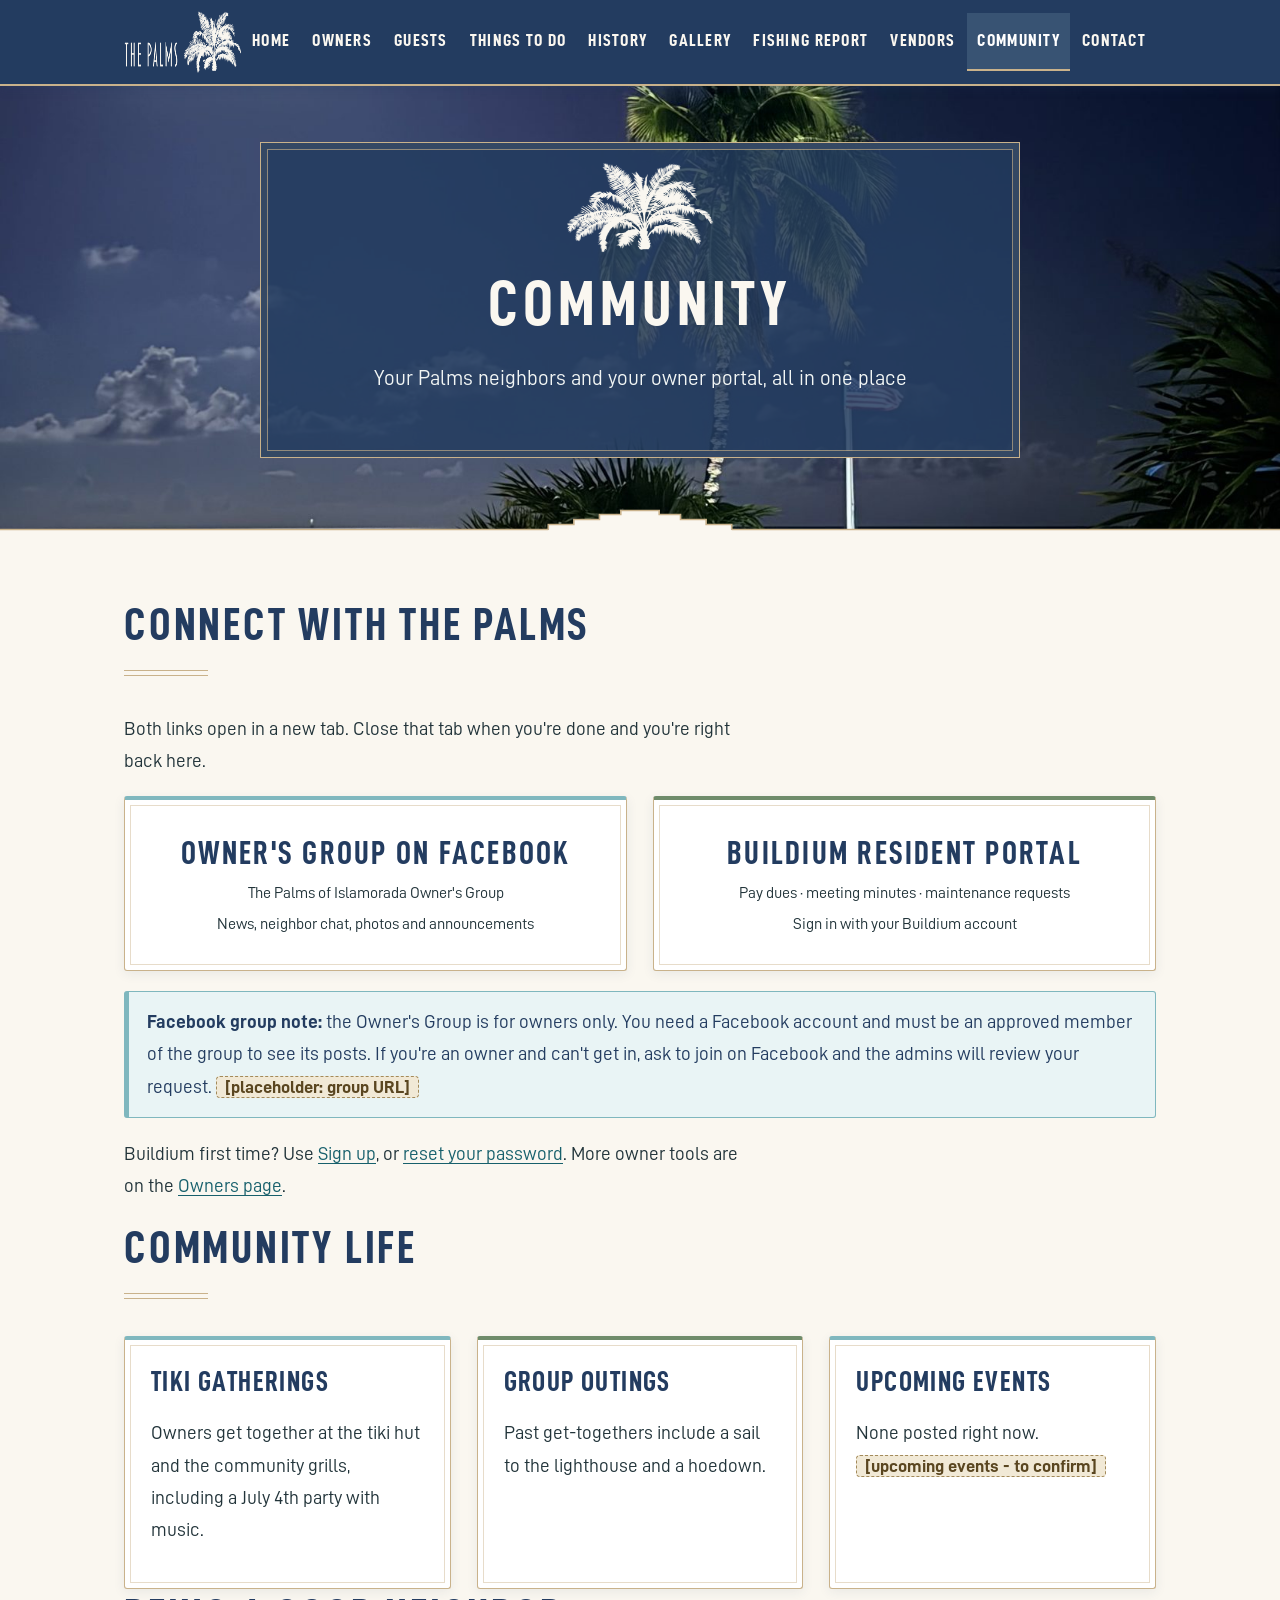
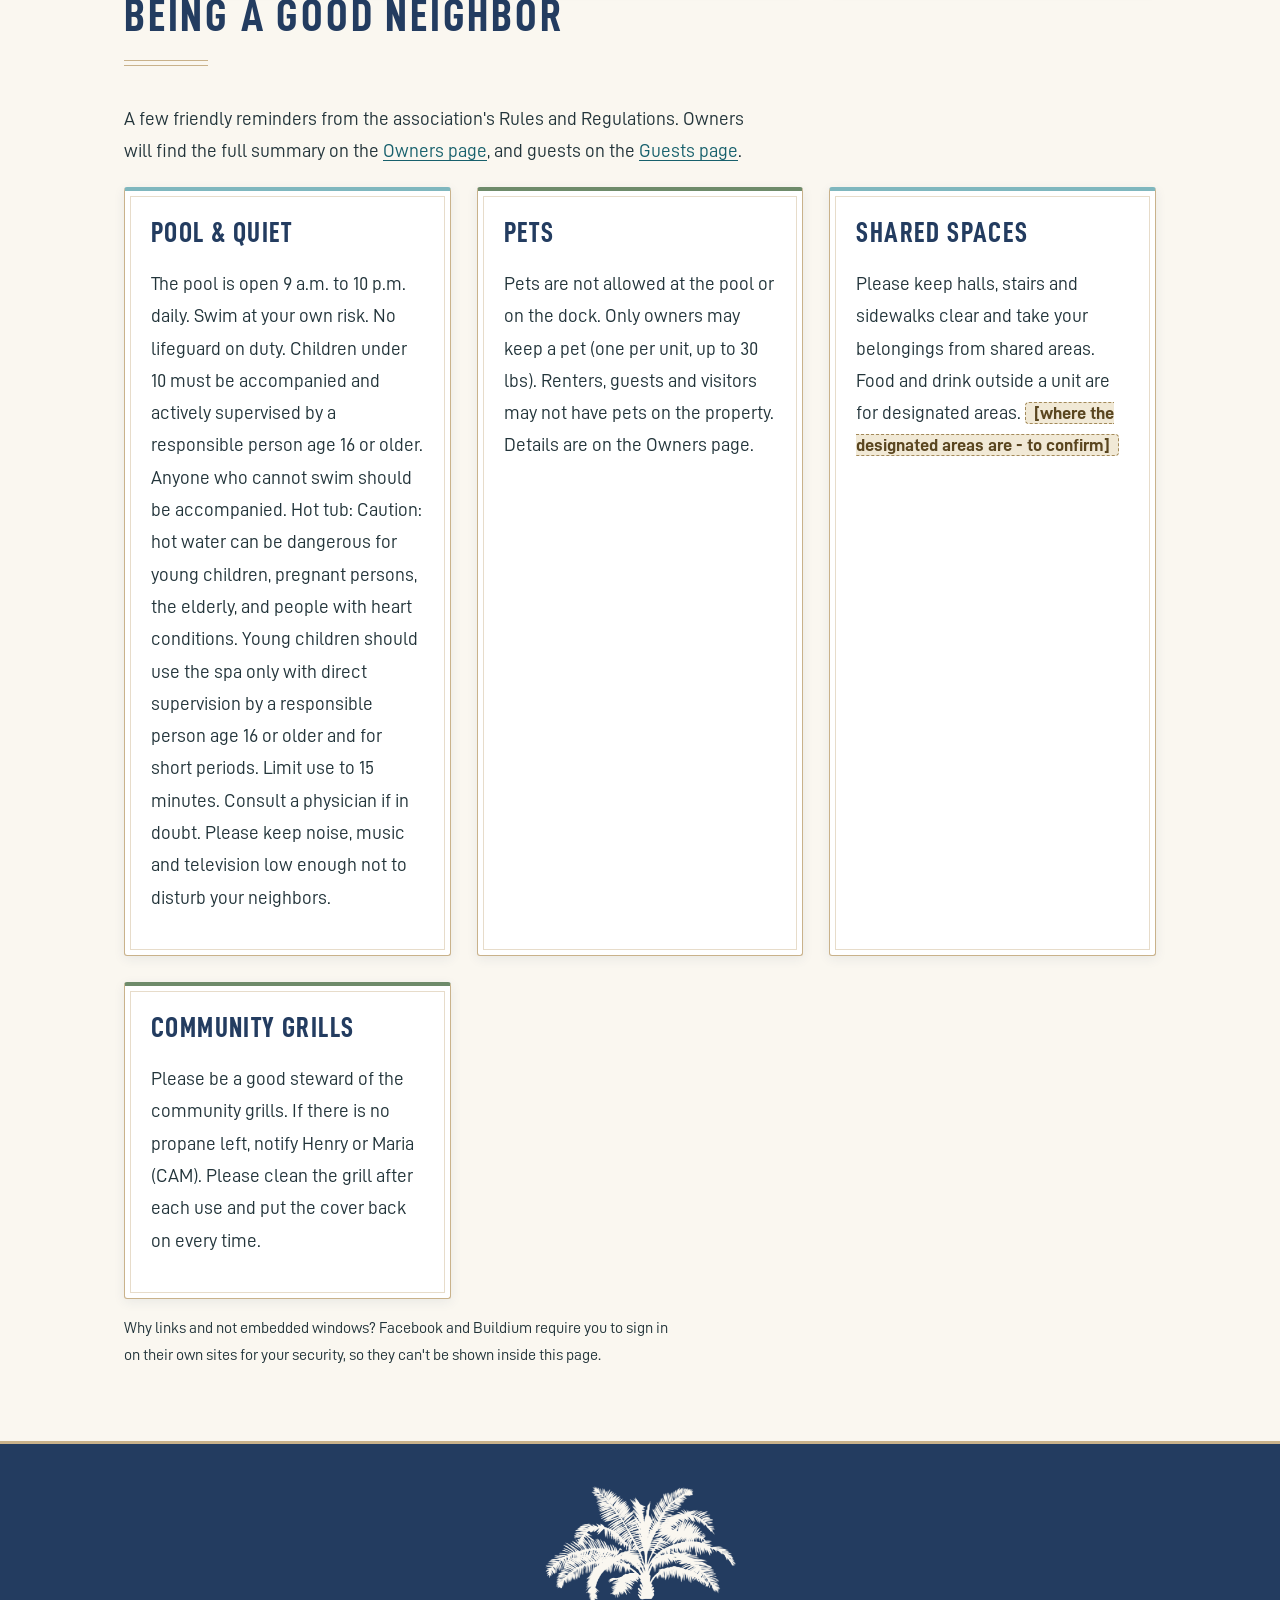
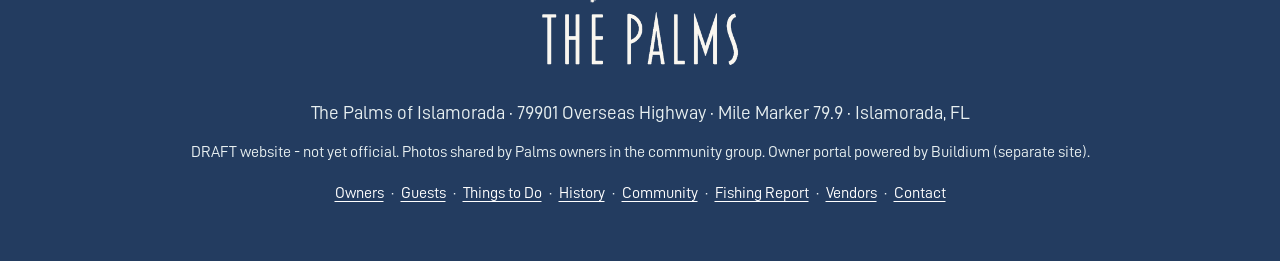
==== commit 64832322: "Add Fishing Report tab with automated NOAA/NWS data and every-2-days workflow" ====
--- a/community.html
+++ b/community.html
@@ -6,7 +6,7 @@
 <a class="skip" href="#main">Skip to content</a>
 <header class="site"><div class="wrap"><a class="brand" href="index.html"><img src="images/web/palms-logo-horizontal-light.png" width="206" height="64" alt="The Palms of Islamorada logo"></a>
 <button class="menu-btn" aria-label="Menu" aria-expanded="false" id="menubtn">Menu</button>
-<nav id="nav"><ul><li><a href="index.html">Home</a></li><li><a href="owners.html">Owners</a></li><li><a href="guests.html">Guests</a></li><li><a href="todo.html">Things to Do</a></li><li><a href="history.html">History</a></li><li><a href="gallery.html">Gallery</a></li><li><a href="vendors.html">Vendors</a></li><li><a href="community.html" aria-current="page">Community</a></li><li><a href="contact.html">Contact</a></li></ul></nav></div></header>
+<nav id="nav"><ul><li><a href="index.html">Home</a></li><li><a href="owners.html">Owners</a></li><li><a href="guests.html">Guests</a></li><li><a href="todo.html">Things to Do</a></li><li><a href="history.html">History</a></li><li><a href="gallery.html">Gallery</a></li><li><a href="fishing.html">Fishing Report</a></li><li><a href="vendors.html">Vendors</a></li><li><a href="community.html" aria-current="page">Community</a></li><li><a href="contact.html">Contact</a></li></ul></nav></div></header>
 <div class="hero small" style="--hero:url('images/web/moonlit-courtyard.jpg');--hero-pos:center 35%"><div class="hero-card"><h1>Community</h1><p>Your Palms neighbors and your owner portal, all in one place</p></div><svg class="deco-divider" viewBox="0 0 1200 40" preserveAspectRatio="none" aria-hidden="true"><path d="M0 40V27H514V22H538V17H562V12H582V8H618V12H638V17H662V22H686V27H1200V40Z" fill="#FAF7F0"/><path d="M0 26.5H514M686 26.5H1200" stroke="#C9B28B" stroke-width="1.5" fill="none"/><path d="M514 26.5V21.5H538V16.5H562V11.5H582V7.5H618V11.5H638V16.5H662V21.5H686V26.5" stroke="#C9B28B" stroke-width="1.5" fill="none"/></svg></div>
 <main id="main">
 <section><div class="wrap"><h2>Connect with The Palms</h2>
@@ -26,5 +26,5 @@
 </div></section></main>
 <footer><a class="footer-logo" href="index.html"><img src="images/web/palms-logo-light.png" width="200" height="183" alt="The Palms of Islamorada logo"></a><p>The Palms of Islamorada · 79901 Overseas Highway · Mile Marker 79.9 · Islamorada, FL</p>
 <p class="small">DRAFT website - not yet official. Photos shared by Palms owners in the community group. Owner portal powered by Buildium (separate site).</p>
-<p class="small"><a href="owners.html">Owners</a> · <a href="guests.html">Guests</a> · <a href="todo.html">Things to Do</a> · <a href="history.html">History</a> · <a href="community.html">Community</a> · <a href="vendors.html">Vendors</a> · <a href="contact.html">Contact</a></p></footer>
+<p class="small"><a href="owners.html">Owners</a> · <a href="guests.html">Guests</a> · <a href="todo.html">Things to Do</a> · <a href="history.html">History</a> · <a href="community.html">Community</a> · <a href="fishing.html">Fishing Report</a> · <a href="vendors.html">Vendors</a> · <a href="contact.html">Contact</a></p></footer>
 <script src="site.js"></script></body></html>
--- a/style.css
+++ b/style.css
@@ -176,3 +176,28 @@
 .vbtns button[disabled]{opacity:.7;cursor:not-allowed}
 .btn[aria-disabled="true"]{opacity:.75;cursor:not-allowed}
 @media(min-width:1201px){nav a{white-space:nowrap;padding:12px 10px;font-size:1.15rem}}
+.vrating{font-size:1.15rem;margin:8px 0}
+.vstars{color:#B8862B;font-size:1.4rem;letter-spacing:2px}
+.vstars.none{color:#B9B2A4}
+.vsort{margin:14px 0 0}.vsort label{font-weight:700;margin-right:8px}
+.vsort select{width:auto;max-width:320px}
+.vchips li.pend{background:#EFECE5;color:#4A4537}
+.vlisted{background:#FFF3CD;color:#5A4620;font-weight:700;font-size:.95rem;padding:2px 8px;border-radius:3px}
+.vflag{background:#FBEDEA;border-left:4px solid #A8452F;color:#5E2417;padding:6px 10px;margin:8px 0;font-size:1.02rem}
+.vrating a,.vcard a{word-break:break-word}
+.vchips li{border-radius:12px}
+/* fishing report */
+.fr-now{display:grid;grid-template-columns:repeat(3,1fr);gap:18px;margin:26px 0 10px}
+.fr-stat{background:var(--ink);color:var(--cream);padding:20px 22px;border:1px solid var(--tan);text-align:center}
+.fr-stat span{display:block;font-family:var(--serif);text-transform:uppercase;letter-spacing:.08em;font-size:1.05rem;color:var(--haint)}
+.fr-stat b{display:block;font-size:1.9rem;font-family:var(--serif);margin:4px 0}.fr-stat i{font-style:normal;font-size:1rem}
+.fr-days{display:grid;gap:18px}
+.fr-day{background:#fff;border:1px solid rgba(201,178,139,.7);border-left:6px solid var(--ink);padding:18px 22px}
+.fr-day h3{margin:0 0 6px;display:flex;justify-content:space-between;align-items:center;gap:10px;flex-wrap:wrap}
+.fr-meta{margin:0 0 10px;font-size:1.1rem}
+.fr-cols{display:grid;grid-template-columns:1fr 1fr 1.3fr;gap:20px}.fr-cols h4{margin:0 0 6px;font-family:var(--serif);text-transform:uppercase;letter-spacing:.06em;color:var(--ink)}
+.fr-cols ul{list-style:none;margin:0;padding:0}.fr-cols li{padding:2px 0}.fr-cols p{margin:0 0 6px}
+.fr-rate{font-size:1rem;padding:4px 12px;border-radius:3px;letter-spacing:.06em;text-transform:uppercase;font-family:var(--serif)}
+.fr-excellent{background:#2E6B4F;color:#fff}.fr-good{background:#C9B28B;color:#233C60}.fr-fair{background:#E4E0D6;color:#233C60}
+.fr-zone{margin-bottom:22px}
+@media(max-width:760px){.fr-now,.fr-cols{grid-template-columns:1fr}}
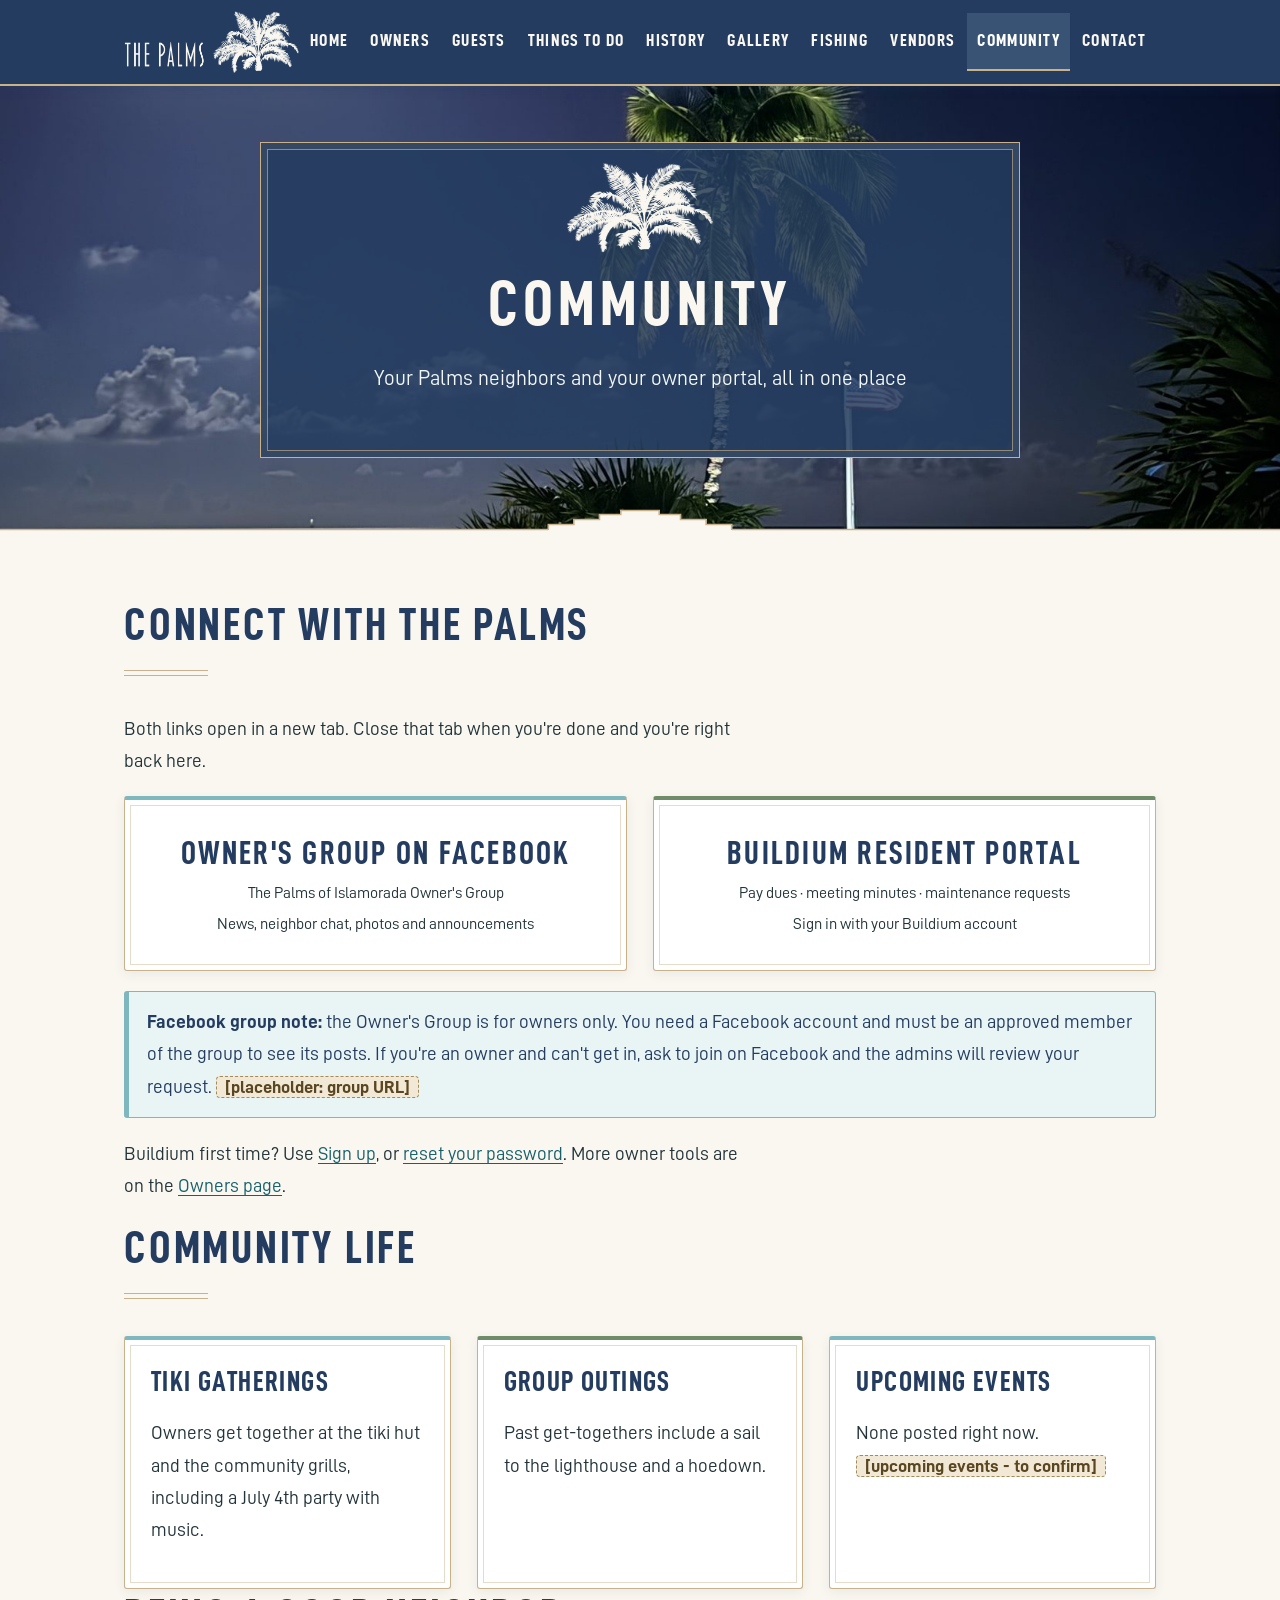
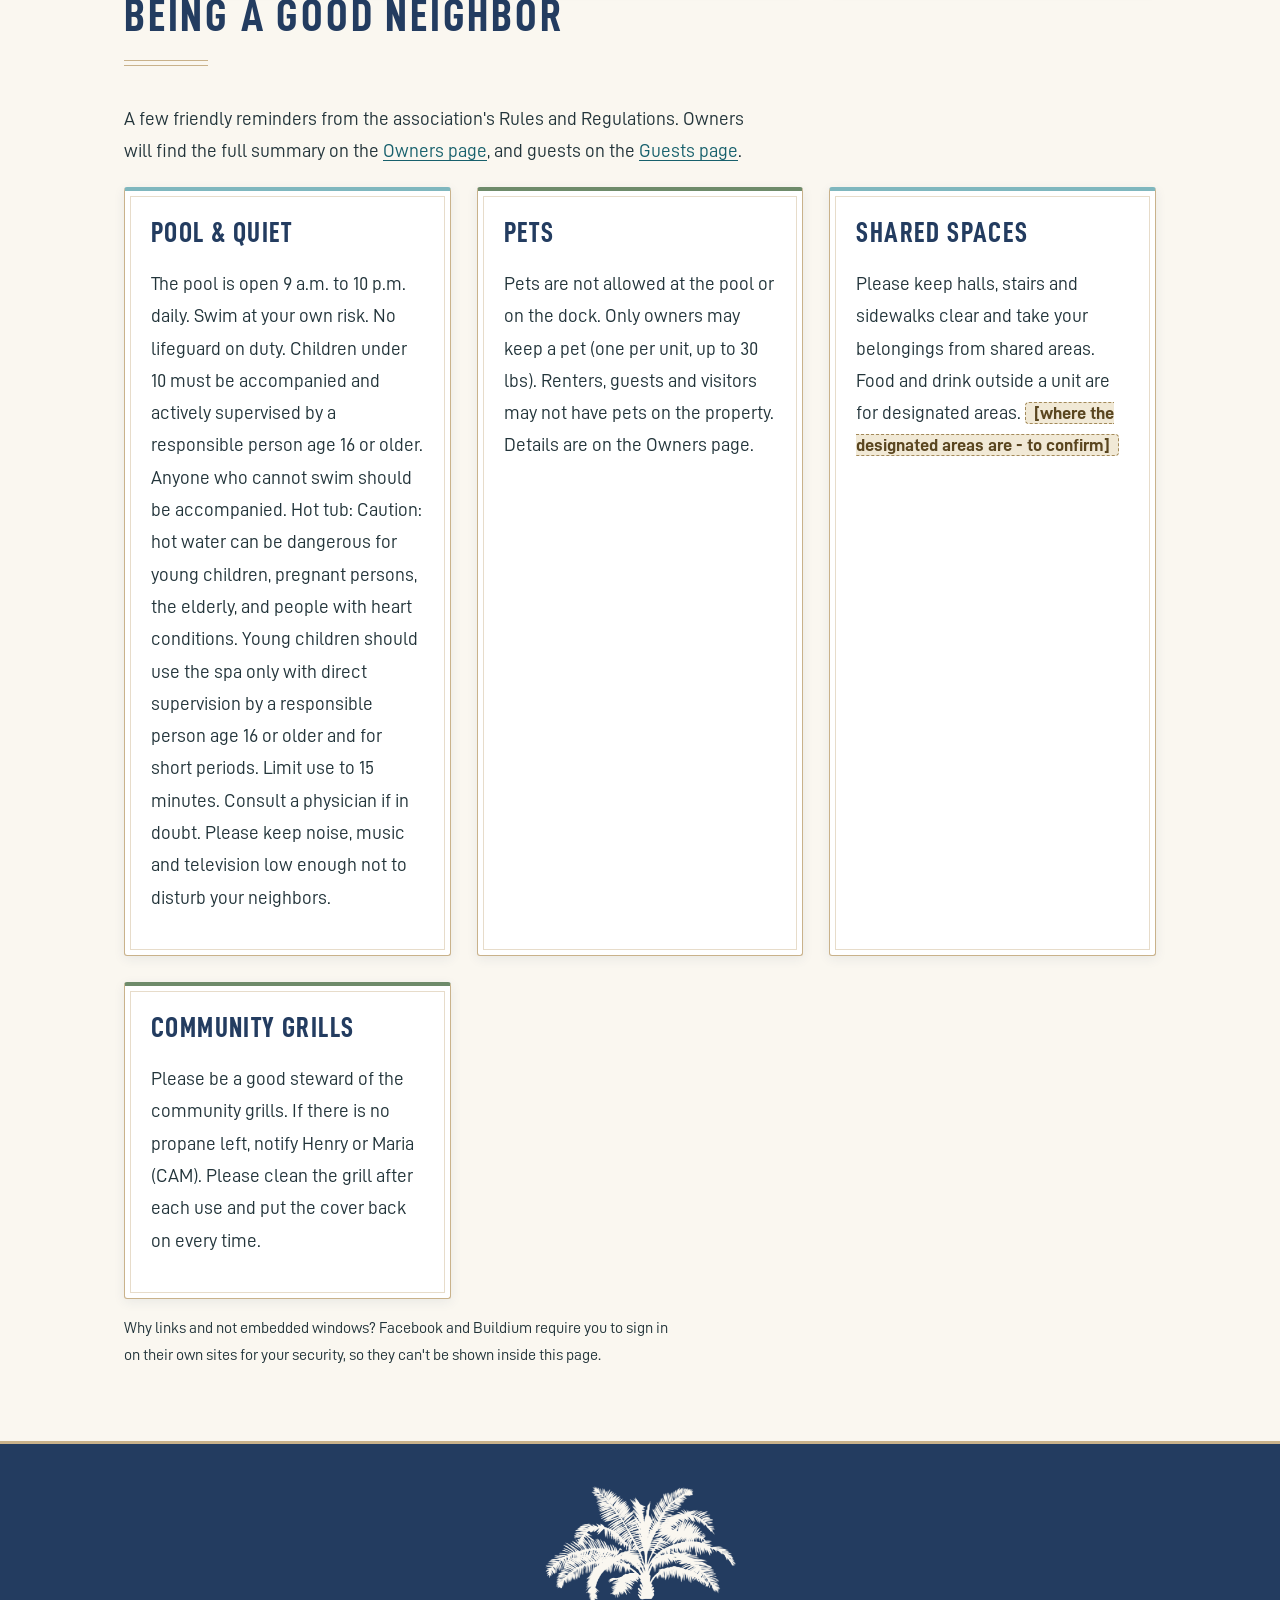
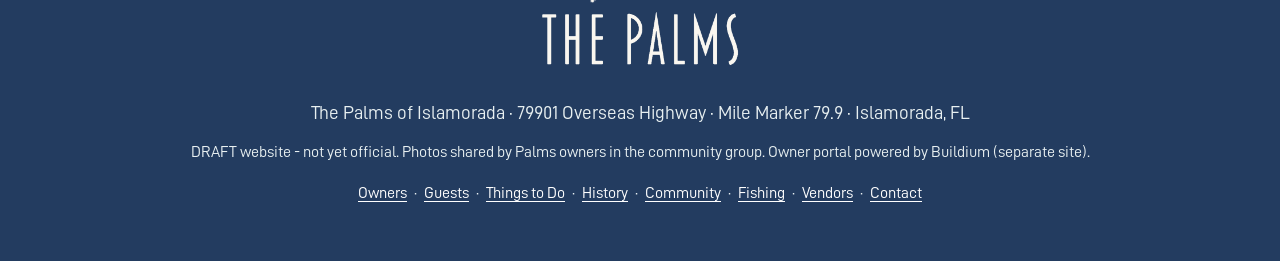
==== commit bf777a16: "Fishing: weekly report cards (rules + Open-Meteo wind/seas), rename to Islamorada Fishing Outlook, n" ====
--- a/community.html
+++ b/community.html
@@ -1,12 +1,13 @@
 <!DOCTYPE html>
-<html lang="en"><head><meta name="robots" content="noindex,nofollow"><meta charset="utf-8"><meta name="viewport" content="width=device-width,initial-scale=1">
+<html lang="en"><head>
+<meta name="robots" content="noindex,nofollow"><meta charset="utf-8"><meta name="viewport" content="width=device-width,initial-scale=1">
 <title>Community | The Palms of Islamorada</title>
 <meta name="description" content="The Palms of Islamorada - oceanside condominium community at Mile Marker 79.9, Islamorada, Florida Keys. Owner community links: Facebook group and Buildium portal.">
 <meta name="theme-color" content="#233C60"><link rel="icon" href="images/web/favicon.ico" sizes="any"><link rel="icon" type="image/png" sizes="32x32" href="images/web/favicon-32.png"><link rel="apple-touch-icon" href="images/web/apple-touch-icon.png"><link rel="preload" href="fonts/D-DINCondensed-Bold.woff2" as="font" type="font/woff2" crossorigin><link rel="preload" href="fonts/D-DIN.woff2" as="font" type="font/woff2" crossorigin><link rel="stylesheet" href="style.css"></head><body>
 <a class="skip" href="#main">Skip to content</a>
 <header class="site"><div class="wrap"><a class="brand" href="index.html"><img src="images/web/palms-logo-horizontal-light.png" width="206" height="64" alt="The Palms of Islamorada logo"></a>
 <button class="menu-btn" aria-label="Menu" aria-expanded="false" id="menubtn">Menu</button>
-<nav id="nav"><ul><li><a href="index.html">Home</a></li><li><a href="owners.html">Owners</a></li><li><a href="guests.html">Guests</a></li><li><a href="todo.html">Things to Do</a></li><li><a href="history.html">History</a></li><li><a href="gallery.html">Gallery</a></li><li><a href="fishing.html">Fishing Report</a></li><li><a href="vendors.html">Vendors</a></li><li><a href="community.html" aria-current="page">Community</a></li><li><a href="contact.html">Contact</a></li></ul></nav></div></header>
+<nav id="nav"><ul><li><a href="index.html">Home</a></li><li><a href="owners.html">Owners</a></li><li><a href="guests.html">Guests</a></li><li><a href="todo.html">Things to Do</a></li><li><a href="history.html">History</a></li><li><a href="gallery.html">Gallery</a></li><li><a href="fishing.html">Fishing</a></li><li><a href="vendors.html">Vendors</a></li><li><a href="community.html" aria-current="page">Community</a></li><li><a href="contact.html">Contact</a></li></ul></nav></div></header>
 <div class="hero small" style="--hero:url('images/web/moonlit-courtyard.jpg');--hero-pos:center 35%"><div class="hero-card"><h1>Community</h1><p>Your Palms neighbors and your owner portal, all in one place</p></div><svg class="deco-divider" viewBox="0 0 1200 40" preserveAspectRatio="none" aria-hidden="true"><path d="M0 40V27H514V22H538V17H562V12H582V8H618V12H638V17H662V22H686V27H1200V40Z" fill="#FAF7F0"/><path d="M0 26.5H514M686 26.5H1200" stroke="#C9B28B" stroke-width="1.5" fill="none"/><path d="M514 26.5V21.5H538V16.5H562V11.5H582V7.5H618V11.5H638V16.5H662V21.5H686V26.5" stroke="#C9B28B" stroke-width="1.5" fill="none"/></svg></div>
 <main id="main">
 <section><div class="wrap"><h2>Connect with The Palms</h2>
@@ -26,5 +27,5 @@
 </div></section></main>
 <footer><a class="footer-logo" href="index.html"><img src="images/web/palms-logo-light.png" width="200" height="183" alt="The Palms of Islamorada logo"></a><p>The Palms of Islamorada · 79901 Overseas Highway · Mile Marker 79.9 · Islamorada, FL</p>
 <p class="small">DRAFT website - not yet official. Photos shared by Palms owners in the community group. Owner portal powered by Buildium (separate site).</p>
-<p class="small"><a href="owners.html">Owners</a> · <a href="guests.html">Guests</a> · <a href="todo.html">Things to Do</a> · <a href="history.html">History</a> · <a href="community.html">Community</a> · <a href="fishing.html">Fishing Report</a> · <a href="vendors.html">Vendors</a> · <a href="contact.html">Contact</a></p></footer>
+<p class="small"><a href="owners.html">Owners</a> · <a href="guests.html">Guests</a> · <a href="todo.html">Things to Do</a> · <a href="history.html">History</a> · <a href="community.html">Community</a> · <a href="fishing.html">Fishing</a> · <a href="vendors.html">Vendors</a> · <a href="contact.html">Contact</a></p></footer>
 <script src="site.js"></script></body></html>
--- a/style.css
+++ b/style.css
@@ -201,3 +201,29 @@
 .fr-excellent{background:#2E6B4F;color:#fff}.fr-good{background:#C9B28B;color:#233C60}.fr-fair{background:#E4E0D6;color:#233C60}
 .fr-zone{margin-bottom:22px}
 @media(max-width:760px){.fr-now,.fr-cols{grid-template-columns:1fr}}
+.fr-eyebrow{font-family:var(--serif);text-transform:uppercase;letter-spacing:.2em;font-size:1.05rem!important;color:var(--haint)!important;margin:0 auto .2em!important}
+.fr-title{text-align:center;margin-bottom:.2em}
+.fr-areas{max-width:none;text-align:center;font-family:var(--serif);text-transform:uppercase;letter-spacing:.12em;font-size:1.1rem;background:var(--ink);color:var(--cream);padding:10px;border-top:3px solid #F2B134;border-bottom:3px solid #1FA3B5}
+.fr-areas strong{color:#F2B134}
+.fr-cards{display:grid;grid-template-columns:repeat(4,1fr);gap:18px;margin:24px 0}
+.fr-card{background:#fff;border:1px solid rgba(201,178,139,.7);display:flex;flex-direction:column}
+.fr-card img{width:100%;height:170px;object-fit:cover;display:block}
+.fr-card h3{margin:0;padding:10px 14px;color:#fff;font-size:1.3rem;margin:-1px -0 0}
+.fr-card-b h3{margin:0 -16px 12px;padding:10px 16px}
+.fr-card-b{padding:0 16px 16px}.fr-card-b p{font-size:1.1rem;line-height:1.5}
+.fr-backcountry h3{background:#2E6B4F}.fr-flats h3{background:#1F8FA3}.fr-reef h3{background:#2D5FA0}.fr-offshore h3{background:#233C60}
+.fr-card h4{font-family:var(--serif);text-transform:uppercase;letter-spacing:.06em;margin:10px 0 6px;color:var(--ink)}
+.fr-sp{list-style:none;margin:0;padding:0}.fr-sp li{display:flex;justify-content:space-between;gap:8px;align-items:center;padding:6px 0;border-bottom:1px solid #eee;font-size:1.08rem}
+.fr-sp small{font-size:.9rem;color:#555}
+.pill{display:inline-block;font-family:var(--serif);font-weight:700;text-transform:uppercase;letter-spacing:.04em;font-size:.95rem;padding:3px 10px;border-radius:999px;white-space:nowrap}
+.p-excellent{background:#1E7D4F;color:#fff}.p-good{background:#F2B134;color:#233C60}.p-fair{background:#DDE3EA;color:#233C60}
+.fr-strip{display:grid;grid-template-columns:1.3fr 1.2fr .8fr;gap:0;background:var(--ink);color:var(--cream);border-top:4px solid #F2B134;margin:10px 0 14px}
+.fr-strip>div{padding:20px 22px;border-right:1px solid rgba(201,178,139,.4)}.fr-strip>div:last-child{border:0}
+.fr-strip h3{color:#F2B134;margin:0 0 8px;font-family:var(--serif);text-transform:uppercase}
+.fr-strip ul{margin:0;padding-left:1.1em}.fr-strip li{margin:4px 0;font-size:1.08rem}
+.fr-wind{display:grid;grid-template-columns:repeat(7,1fr);gap:4px;margin-top:10px;text-align:center}
+.fr-wind div{background:rgba(255,255,255,.08);padding:6px 2px}.fr-wind b,.fr-wind span,.fr-wind i{display:block;font-style:normal}.fr-wind span{font-size:1.05rem;color:#fff}
+.fr-book .btn{margin:6px 0 0;background:#F2B134;color:var(--ink);box-shadow:none;font-size:1.15rem;padding:12px 20px}
+@media(max-width:1100px){.fr-cards{grid-template-columns:1fr 1fr}.fr-strip{grid-template-columns:1fr}.fr-strip>div{border-right:0;border-bottom:1px solid rgba(201,178,139,.4)}}
+@media(max-width:640px){.fr-cards{grid-template-columns:1fr}.fr-card img{height:200px}}
+.fr-strip strong{color:#F2B134}.fr-strip p,.fr-strip li,.fr-areas{max-width:none}.fr-areas{width:100%}
